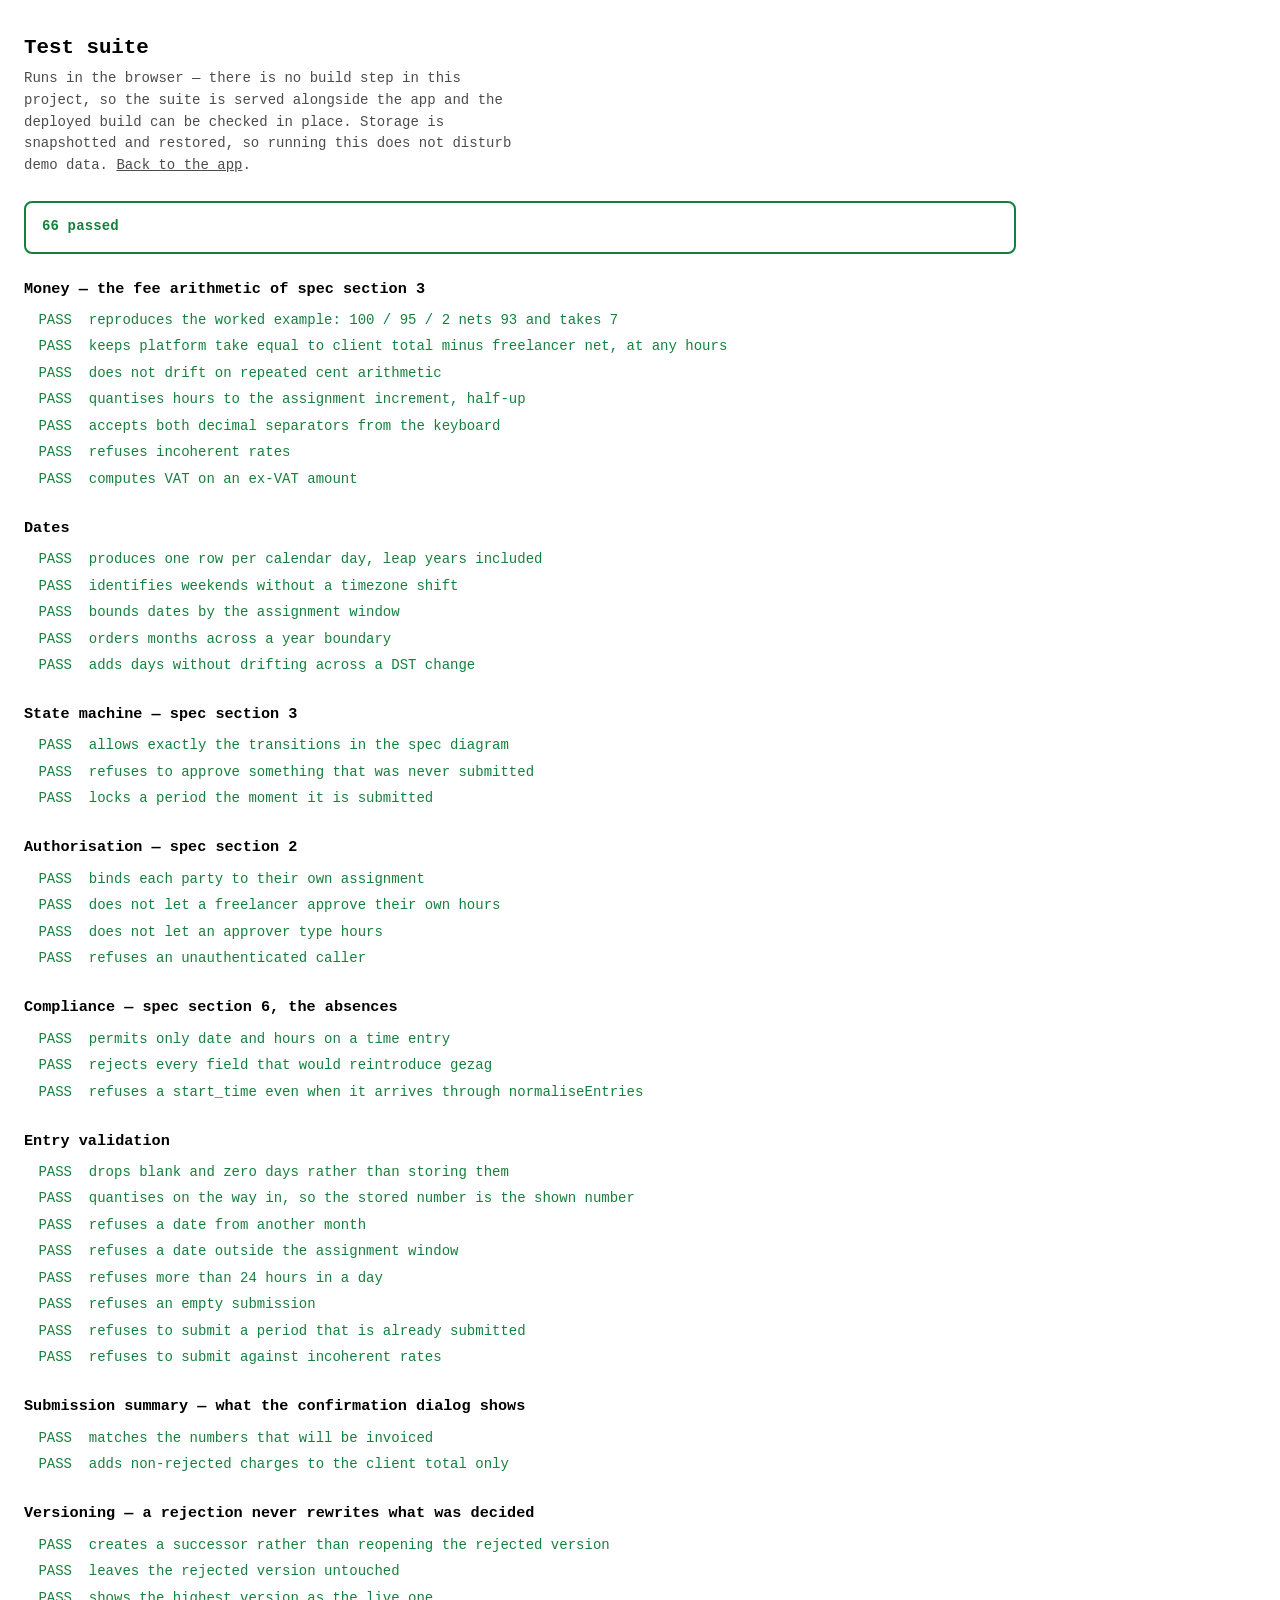
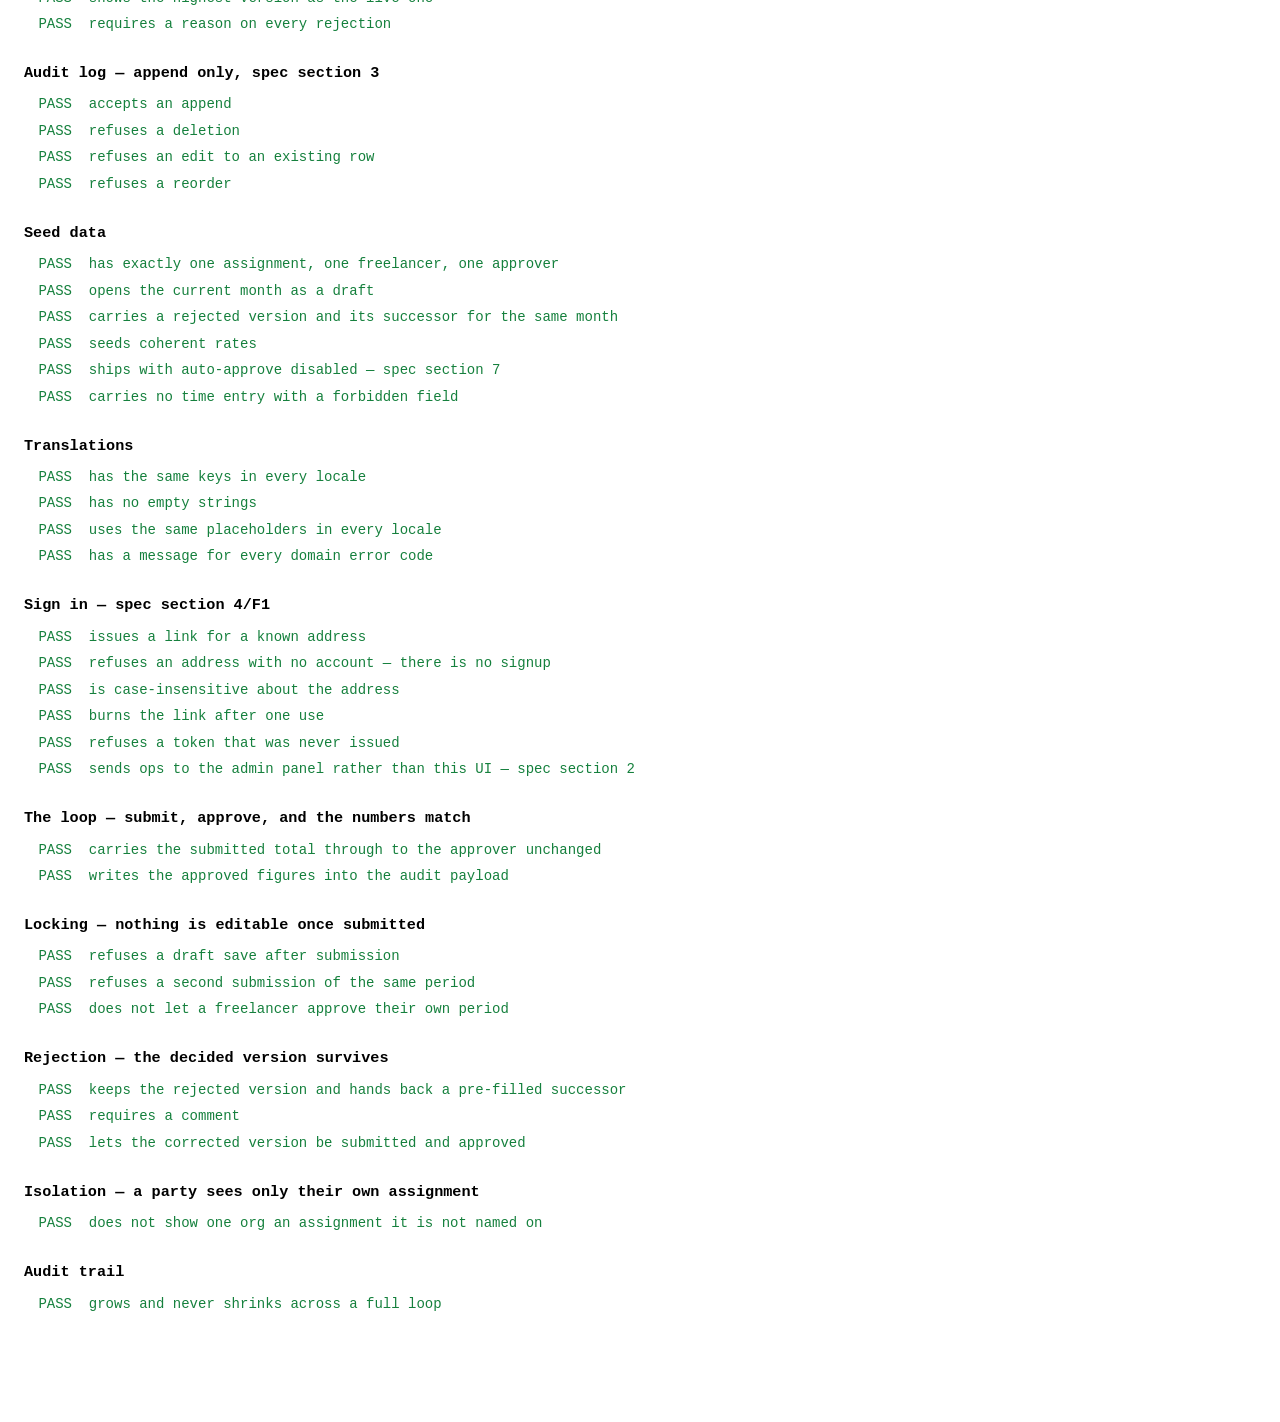
==== tests.html @ 0b58a51e "Urenplatform v1: the approval loop, on static hosting Implements steps 1-3 of the build sequence in " ====
<!DOCTYPE html>
<html lang="en">
<head>
<meta charset="utf-8">
<meta name="viewport" content="width=device-width, initial-scale=1">
<meta name="color-scheme" content="light dark">
<meta name="robots" content="noindex, nofollow">
<title>Tests — Urenplatform</title>
<style>
  :root { color-scheme: light dark; }
  body {
    font: 14px/1.55 ui-monospace, SFMono-Regular, Menlo, Consolas, monospace;
    margin: 0; padding: 2rem 1.5rem 5rem; max-width: 62rem;
  }
  h1 { font-size: 1.3rem; margin: 0 0 0.25rem; }
  .lead { opacity: 0.7; margin: 0 0 1.5rem; max-width: 60ch; }
  .summary {
    position: sticky; top: 0; padding: 0.85rem 1rem; margin-bottom: 1.5rem;
    border-radius: 8px; font-weight: 700; letter-spacing: 0.01em;
    background: Canvas; border: 2px solid currentColor;
  }
  .summary.ok   { color: #15803d; }
  .summary.bad  { color: #b42318; }
  .summary.busy { opacity: 0.6; }
  .suite { margin-bottom: 1.5rem; }
  .suite h2 { font-size: 0.95rem; margin: 0 0 0.4rem; }
  ul { list-style: none; margin: 0; padding: 0; }
  li { padding: 0.15rem 0 0.15rem 0.9rem; white-space: pre-wrap; }
  li.pass { color: #15803d; }
  li.fail { color: #b42318; font-weight: 700; }
  a { color: inherit; }
</style>
</head>
<body>

<h1>Test suite</h1>
<p class="lead">
  Runs in the browser — there is no build step in this project, so the suite is
  served alongside the app and the deployed build can be checked in place.
  Storage is snapshotted and restored, so running this does not disturb demo
  data. <a href="index.html">Back to the app</a>.
</p>

<div class="summary busy" id="summary" role="status">Running…</div>
<div id="output"></div>

<script type="module">
  import { run } from './src/test/runner.js';
  import './src/test/tests.js';
  import './src/test/flow.js';

  const output = document.getElementById('output');
  const summary = document.getElementById('summary');

  run(output).then(({ passed, failed }) => {
    summary.className = 'summary ' + (failed === 0 ? 'ok' : 'bad');
    summary.textContent = failed === 0
      ? passed + ' passed'
      : failed + ' FAILED, ' + passed + ' passed';
    // Read by CI: document.title carries the result for a headless check.
    document.title = (failed === 0 ? 'PASS' : 'FAIL') + ' — ' + passed + '/' + (passed + failed);
    window.__testResults = { passed, failed };
  }).catch((err) => {
    summary.className = 'summary bad';
    summary.textContent = 'Suite crashed: ' + (err && err.message ? err.message : err);
    window.__testResults = { passed: 0, failed: 1, error: String(err) };
  });
</script>

</body>
</html>
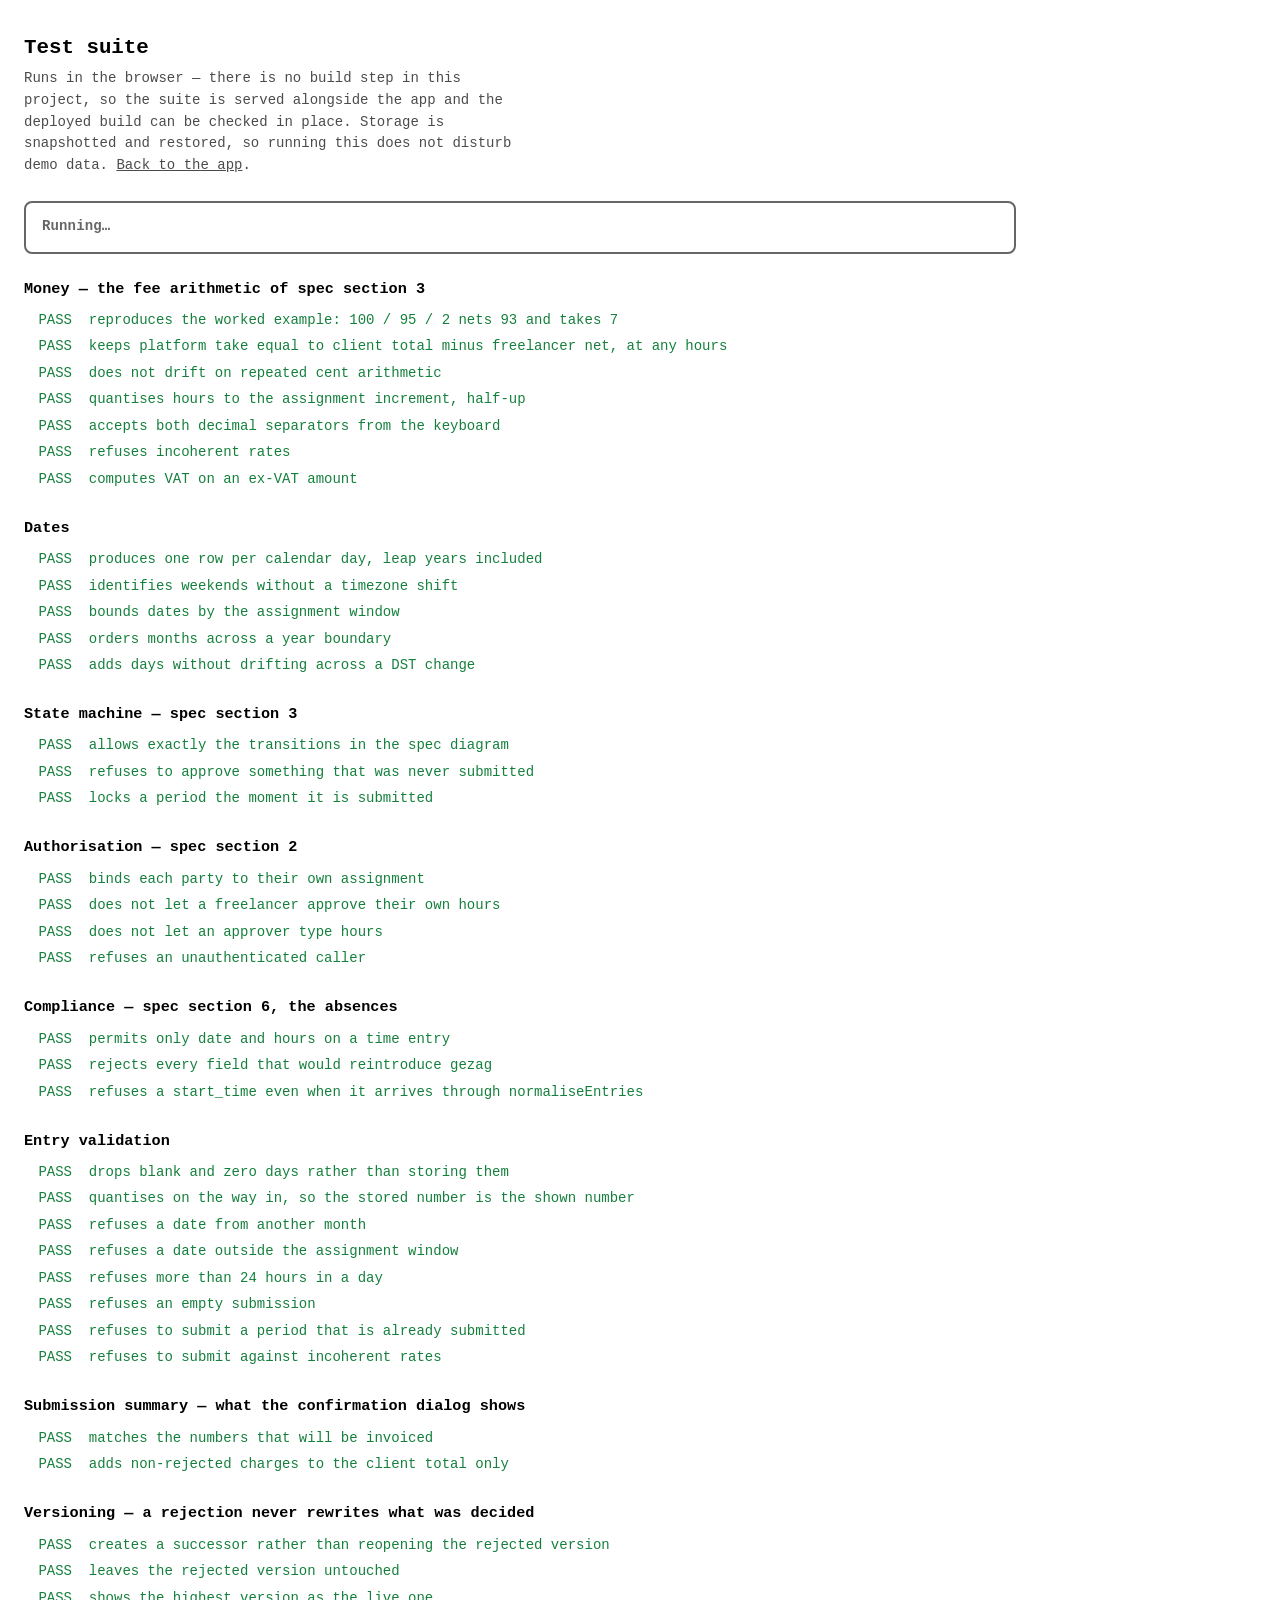
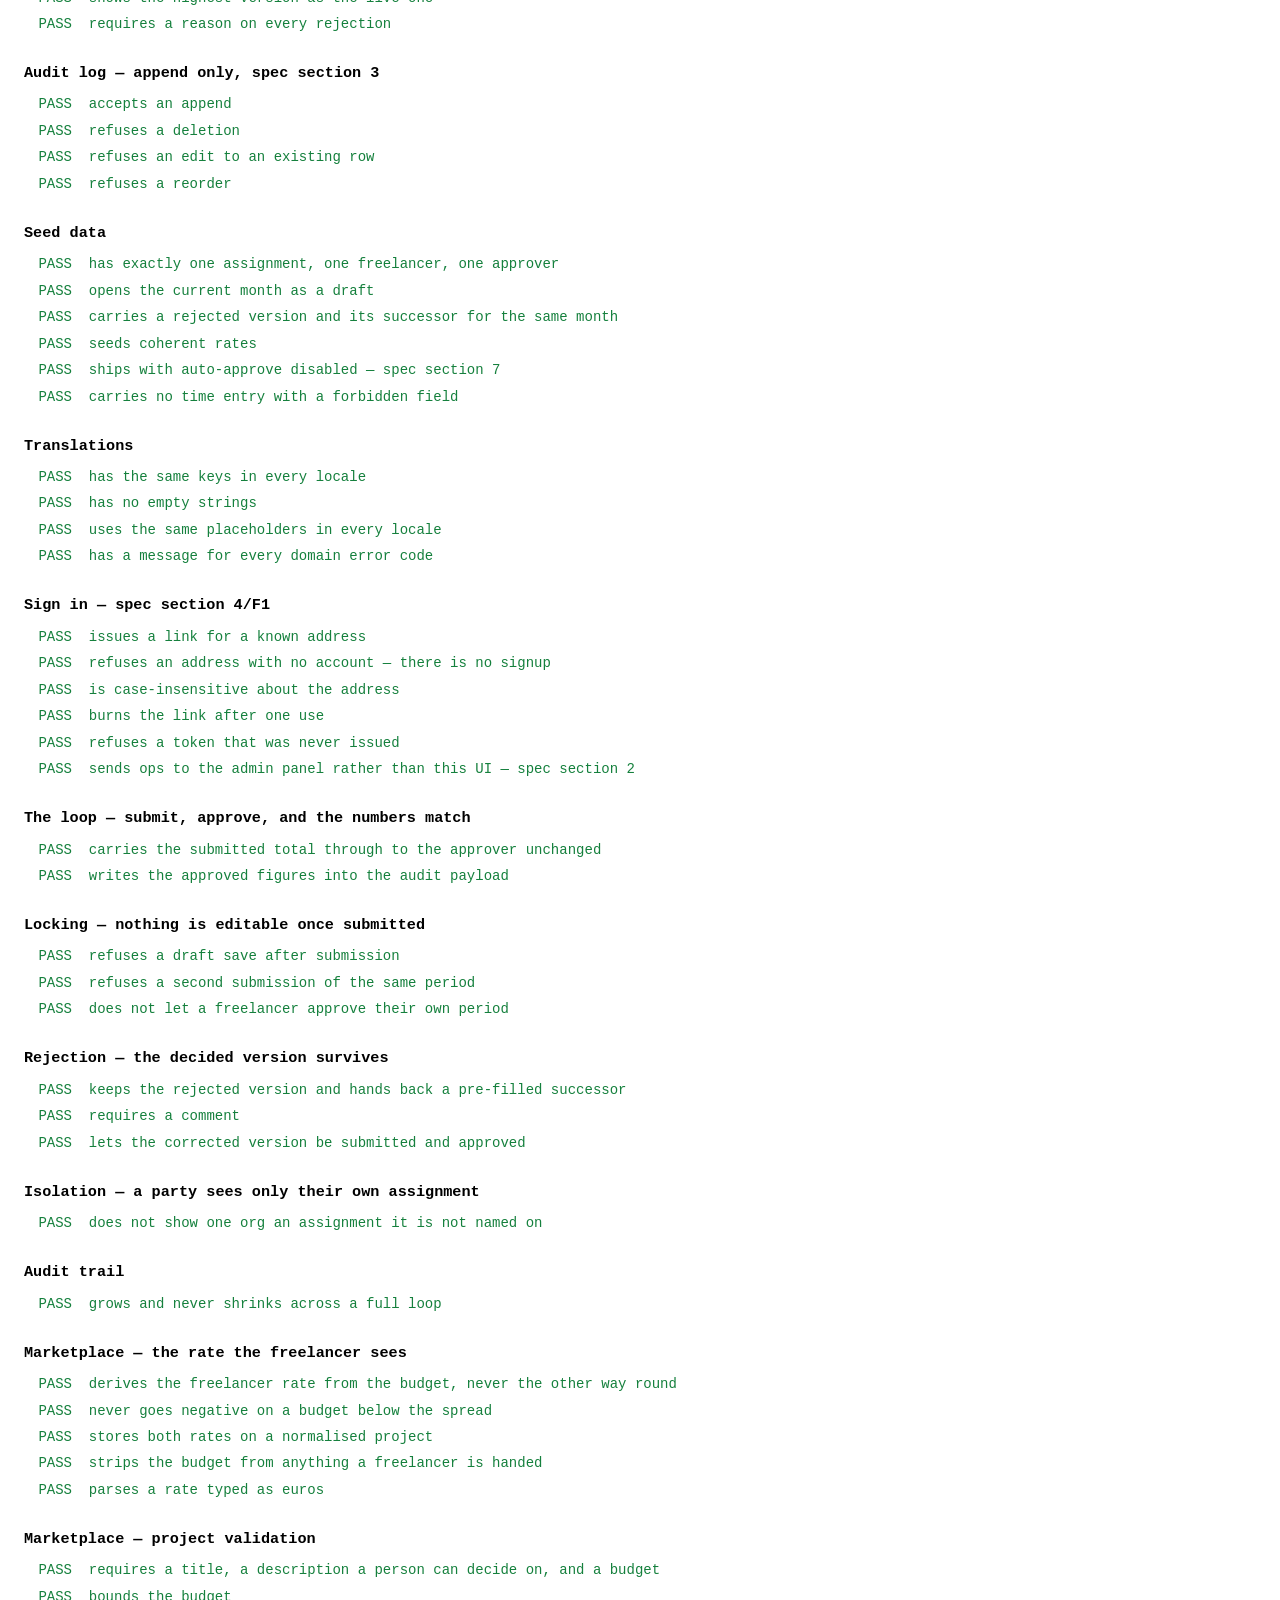
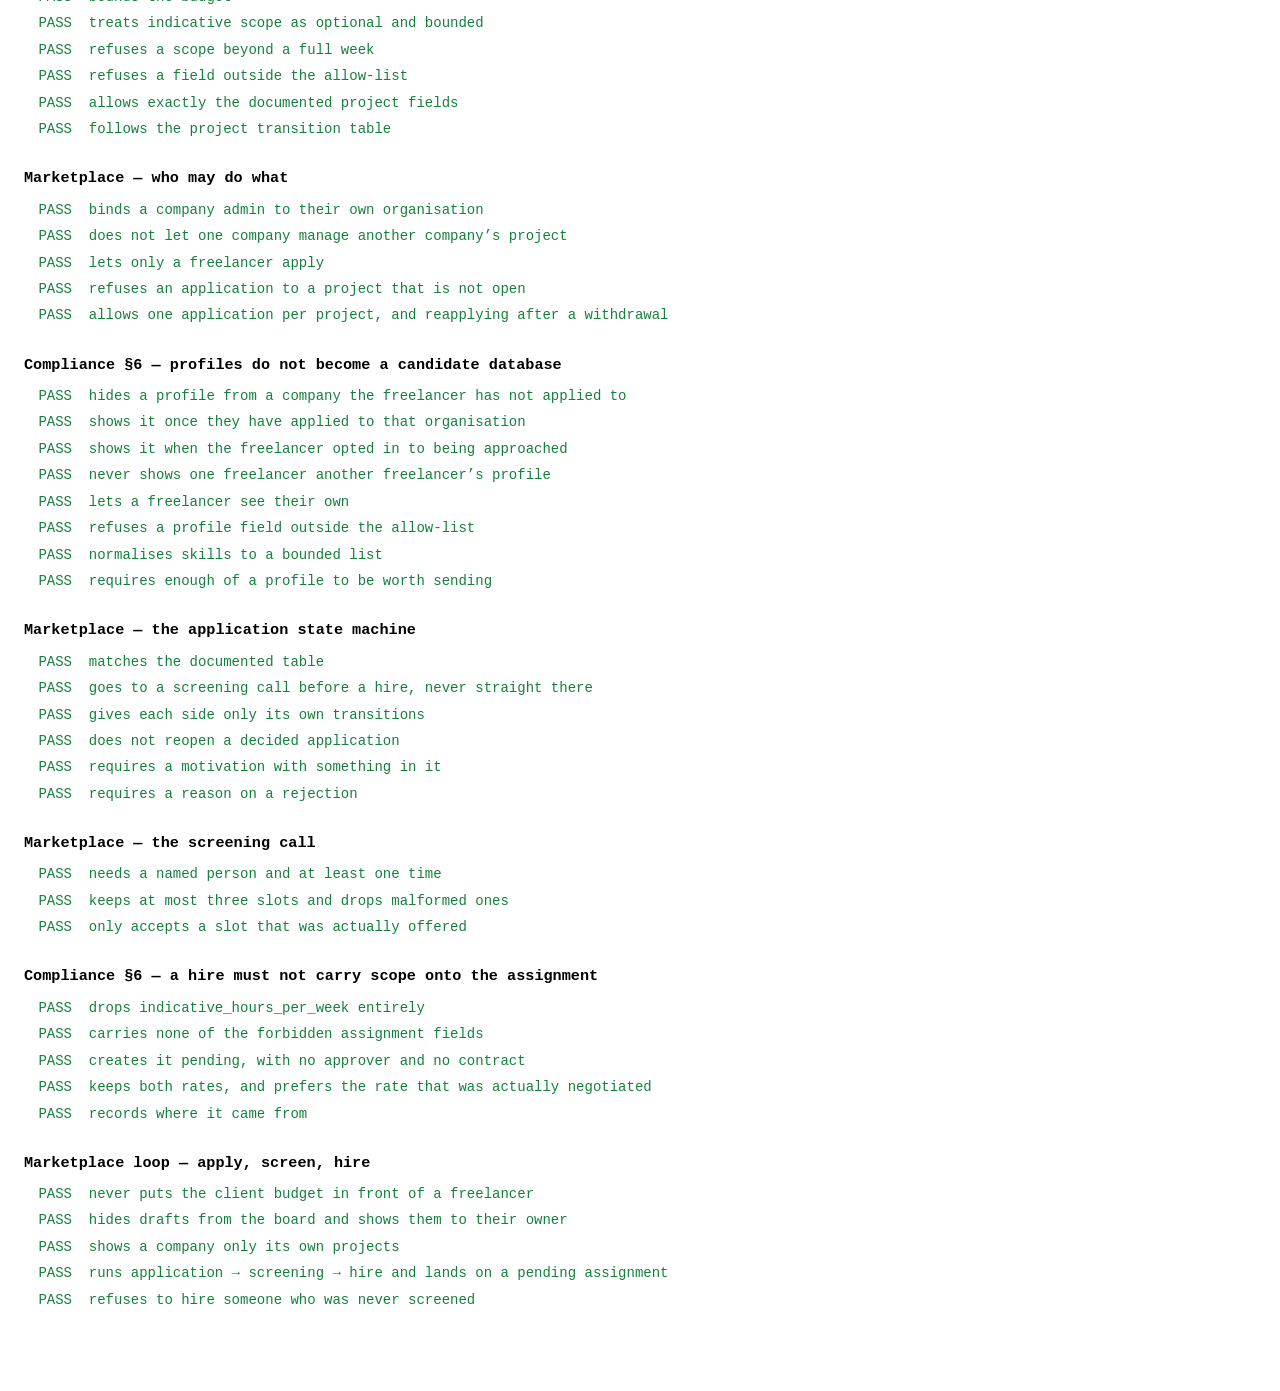
==== commit 9e3f36fa: "Marketplace: companies pitch projects, freelancers apply, screening call Three screens were asked fo" ====
--- a/tests.html
+++ b/tests.html
@@ -48,6 +48,7 @@
   import { run } from './src/test/runner.js';
   import './src/test/tests.js';
   import './src/test/flow.js';
+  import './src/test/marketplace.js';
 
   const output = document.getElementById('output');
   const summary = document.getElementById('summary');
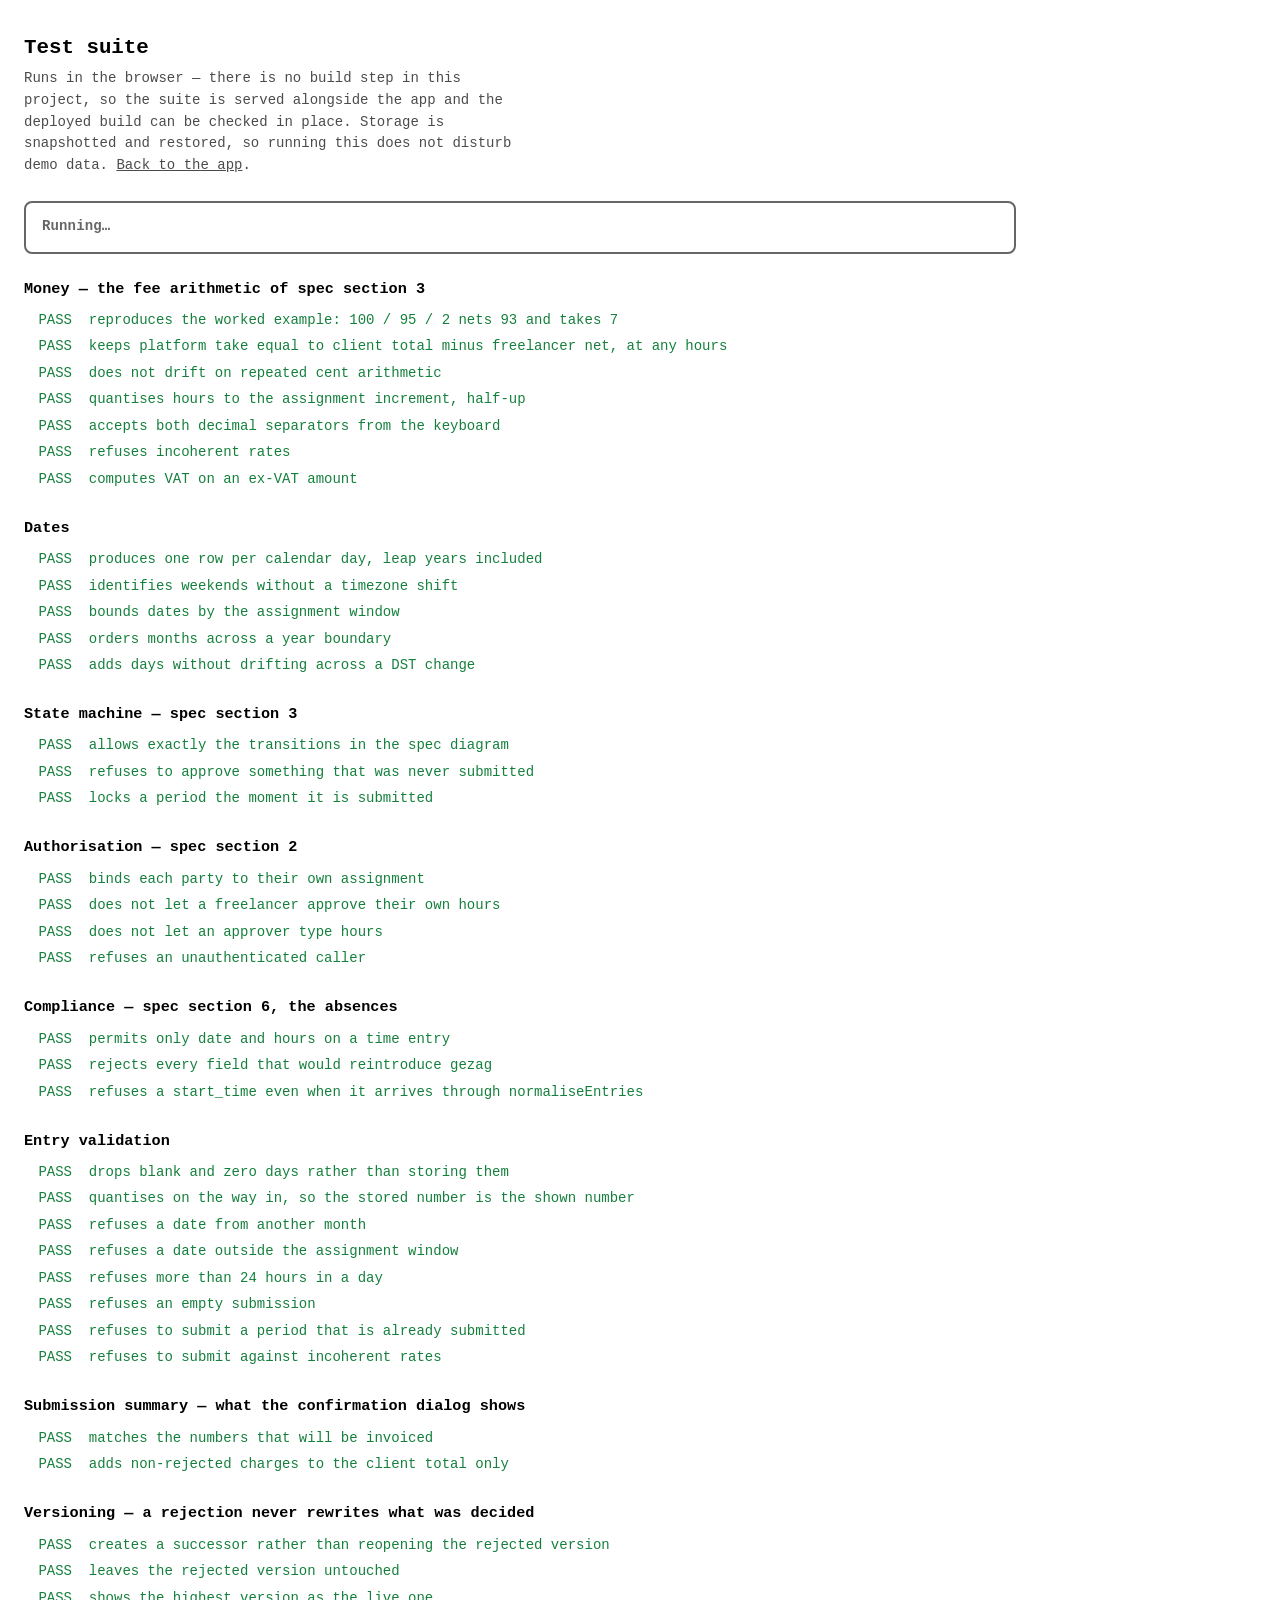
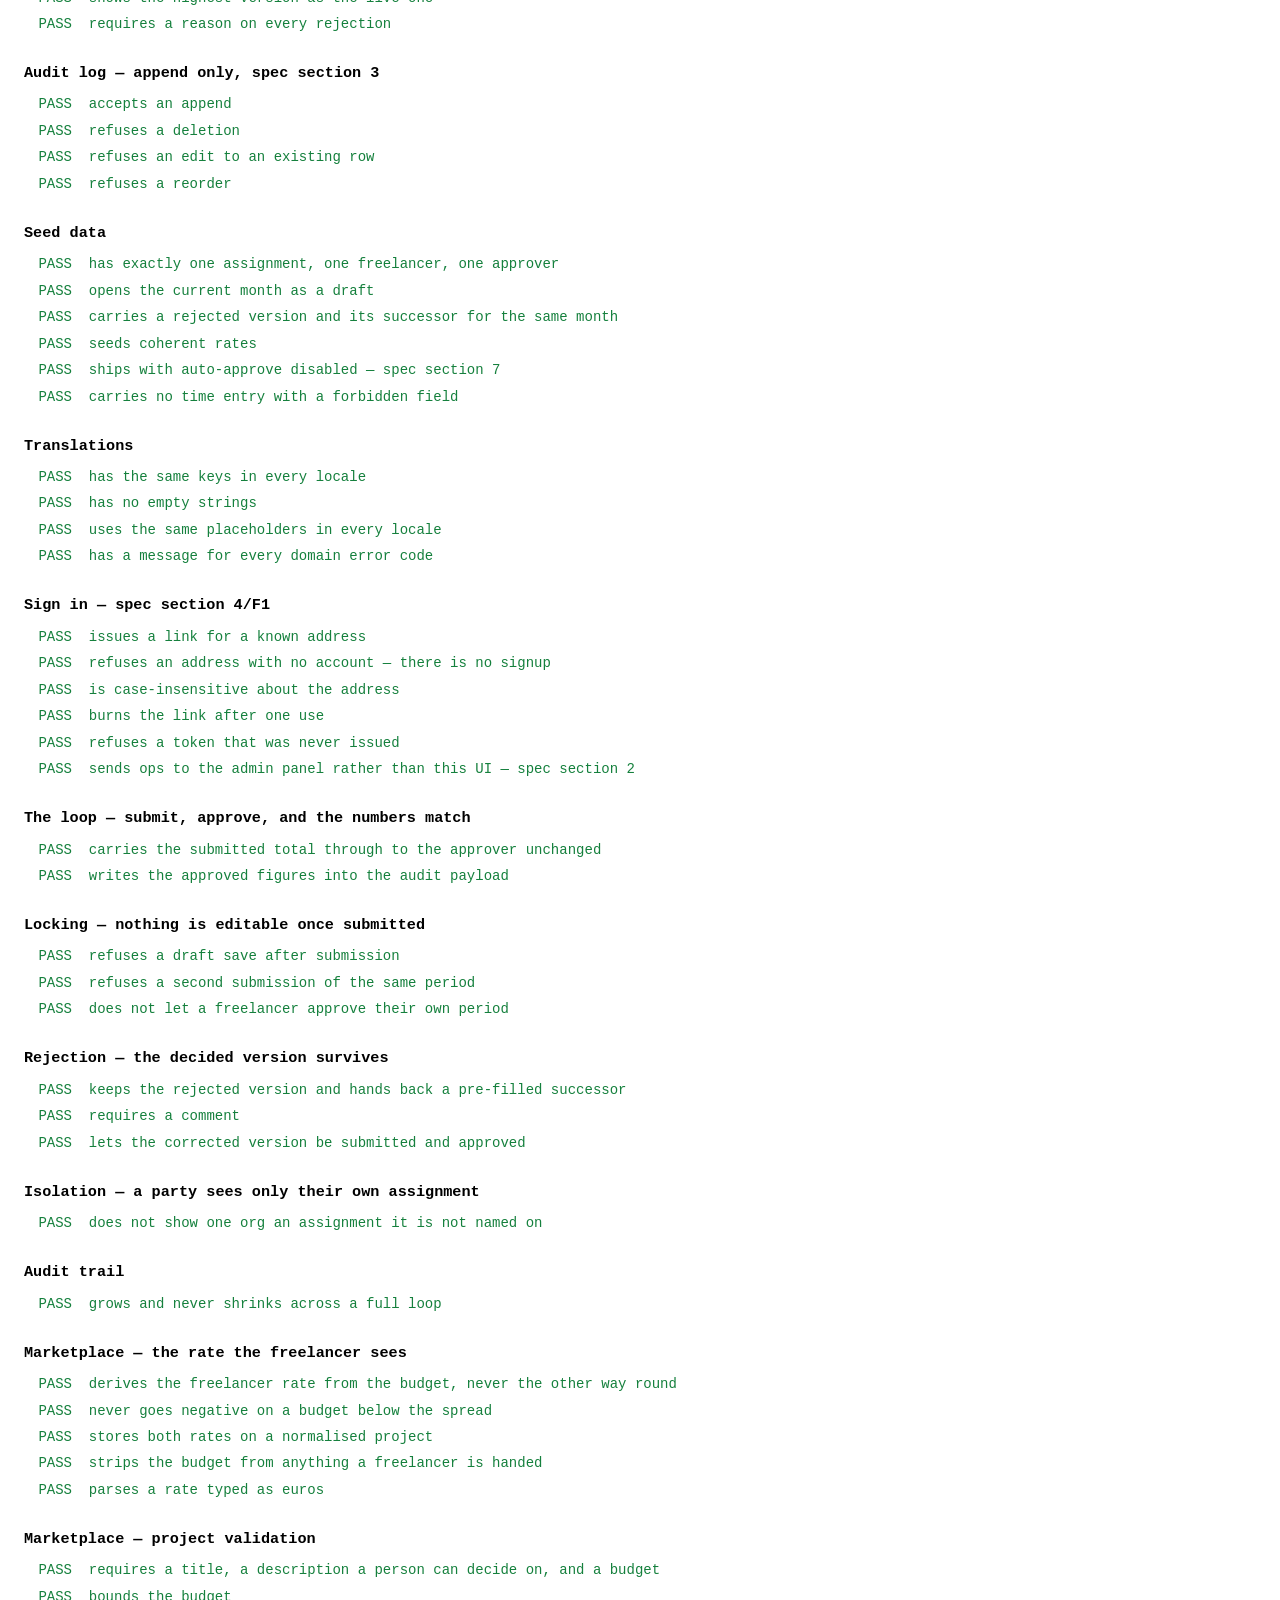
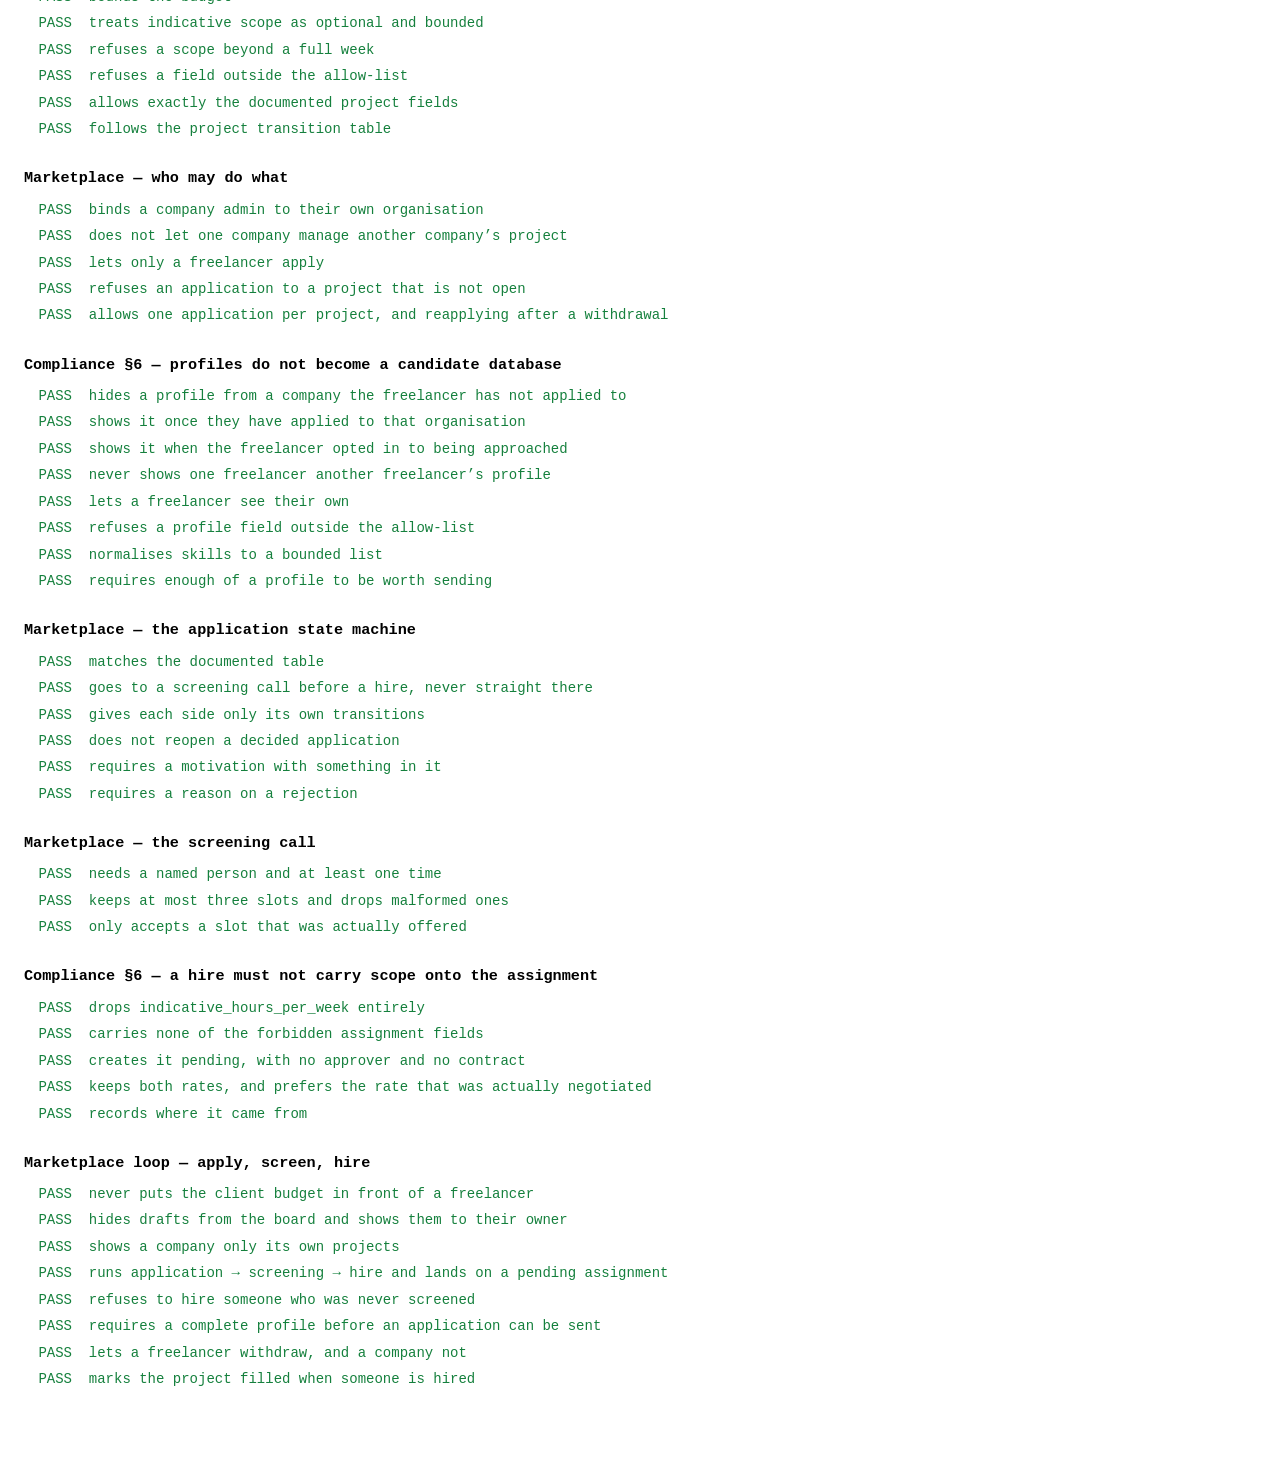
==== commit d093f47d: "Sign-up, CV import, and an honest stub for website enrichment Three requests. Two are built; the thi" ====
--- a/tests.html
+++ b/tests.html
@@ -49,6 +49,7 @@
   import './src/test/tests.js';
   import './src/test/flow.js';
   import './src/test/marketplace.js';
+  import './src/test/signup.js';
 
   const output = document.getElementById('output');
   const summary = document.getElementById('summary');
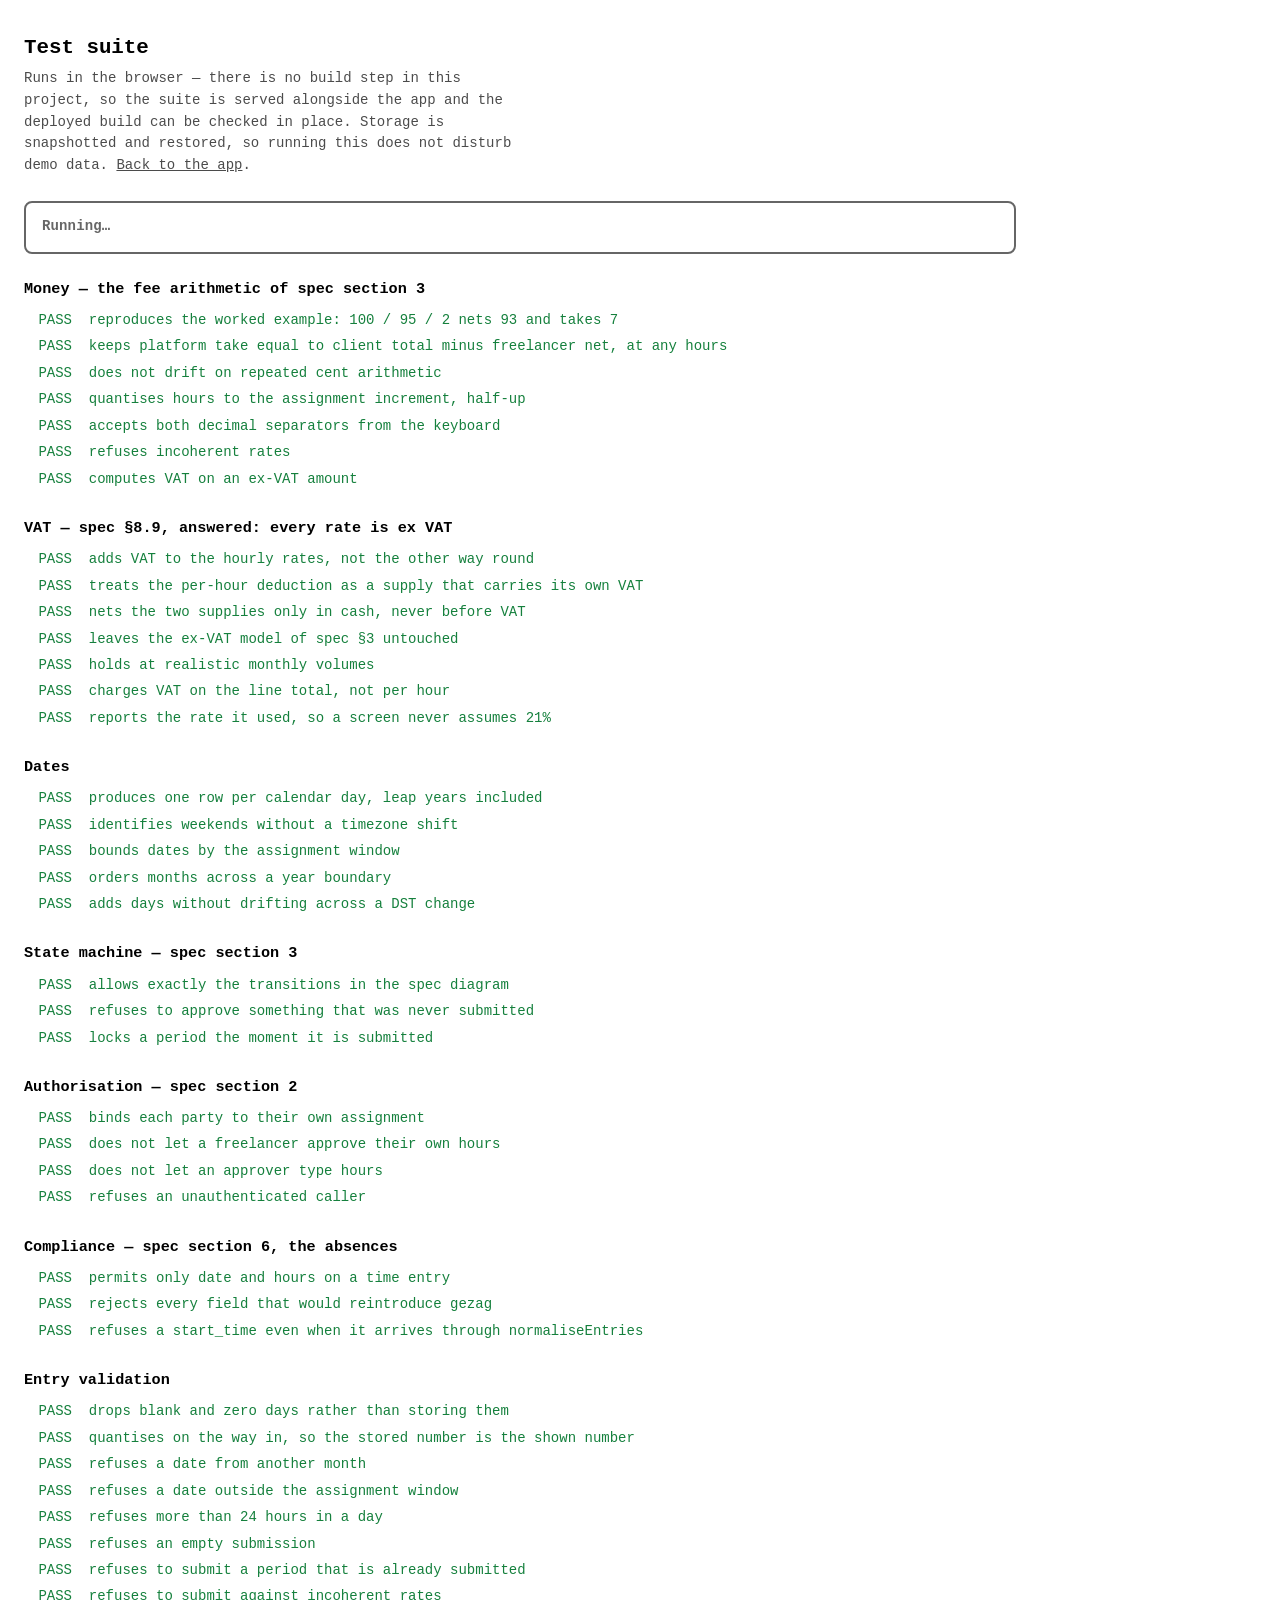
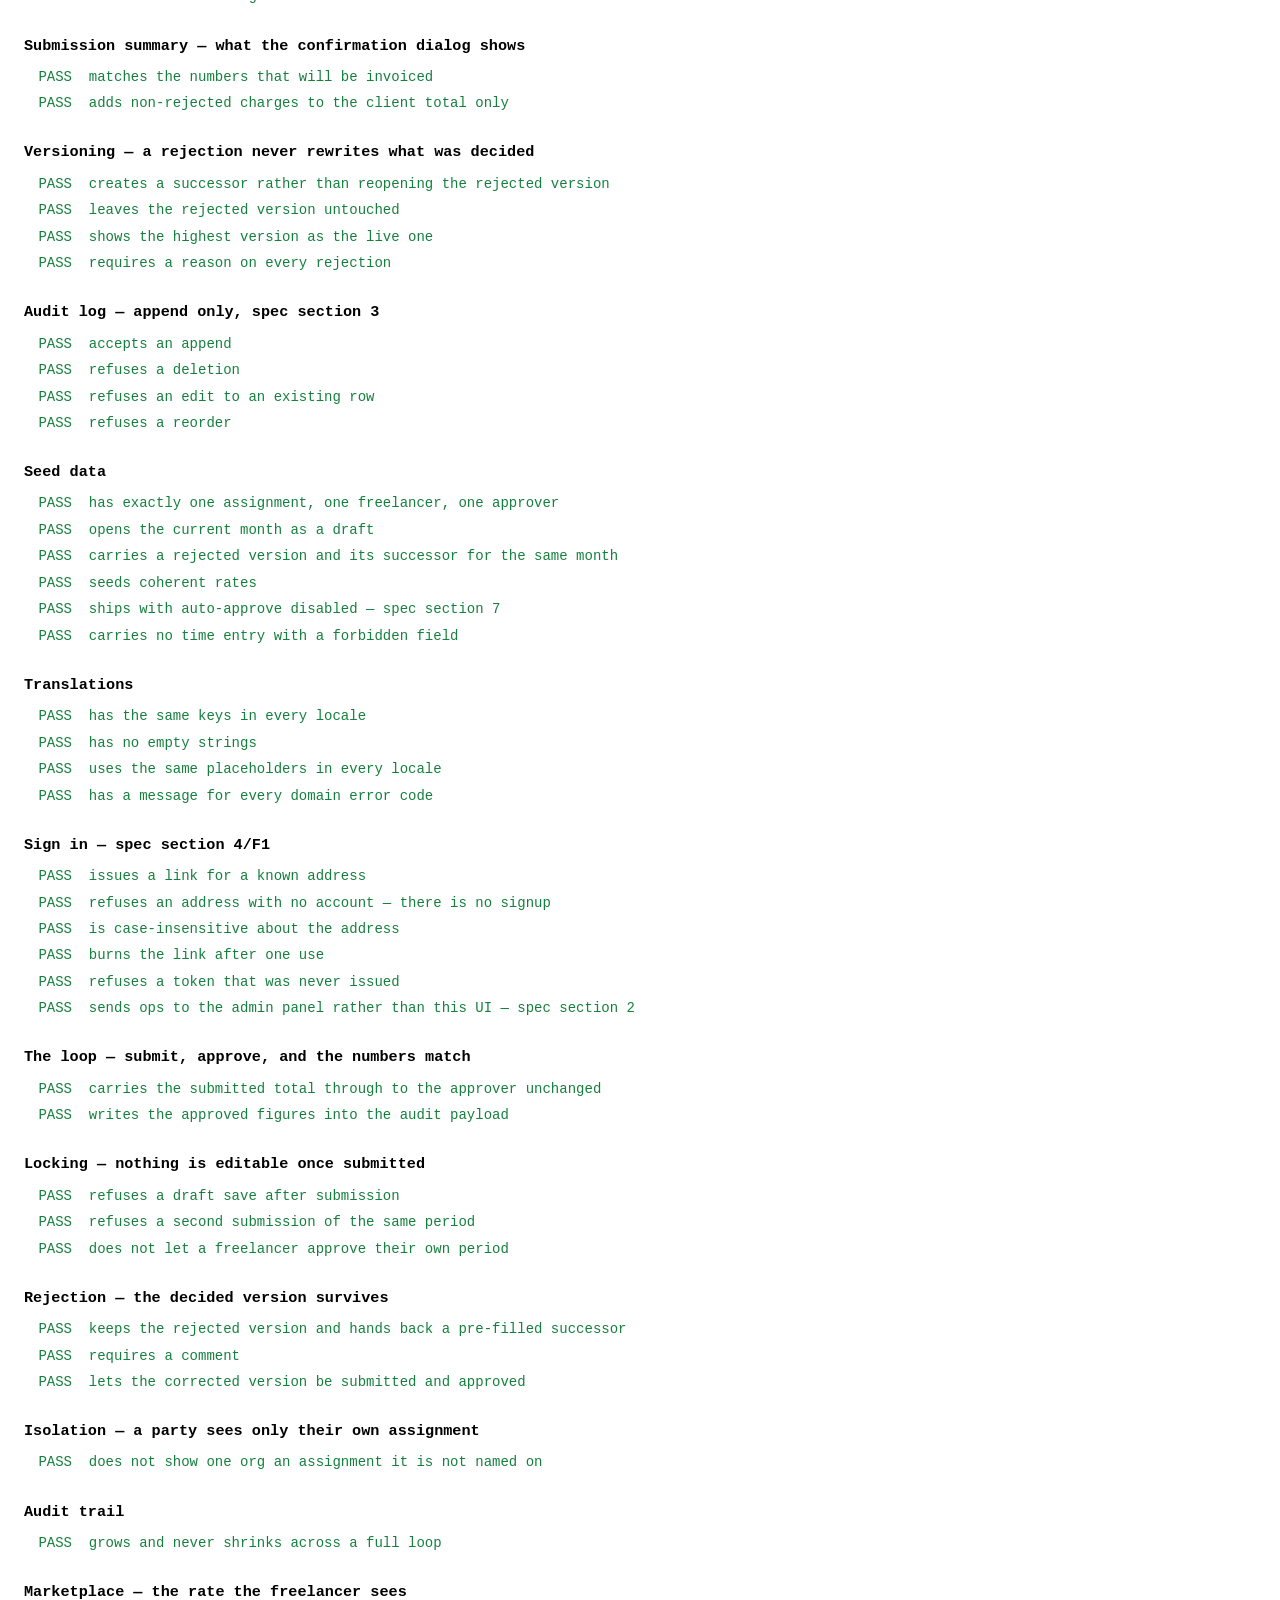
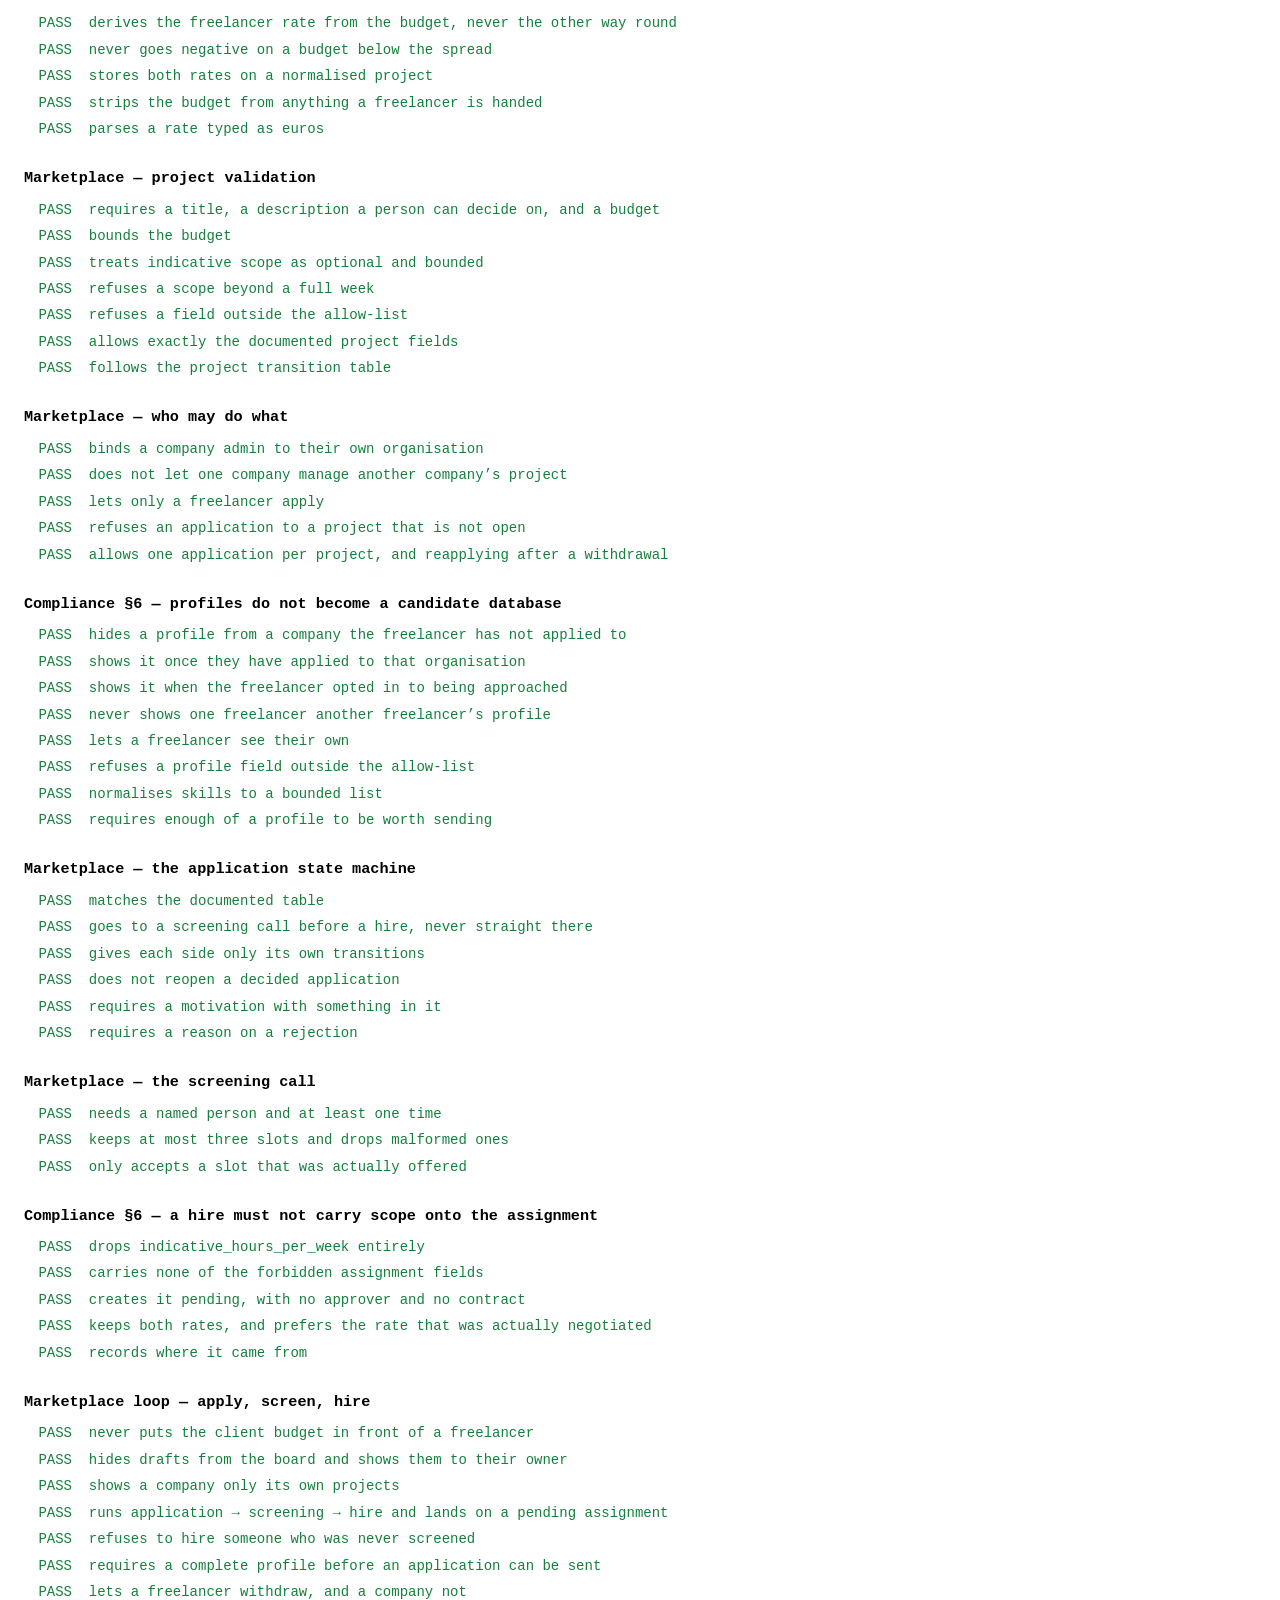
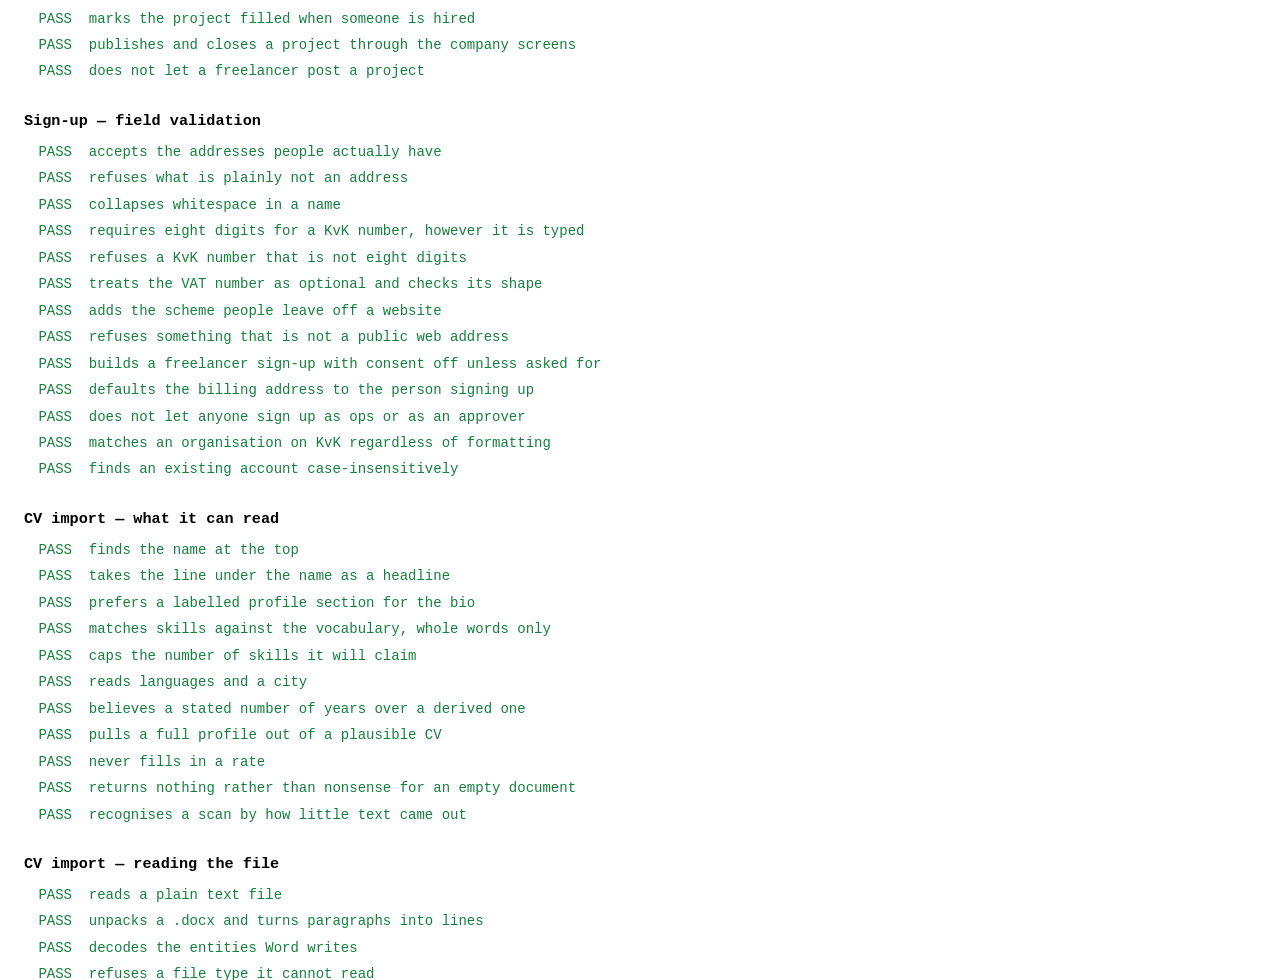
==== commit 94e61235: "Invoices: three documents, built but not numbered or rendered Two documents, netted in payment - whi" ====
--- a/tests.html
+++ b/tests.html
@@ -50,6 +50,7 @@
   import './src/test/flow.js';
   import './src/test/marketplace.js';
   import './src/test/signup.js';
+  import './src/test/invoice.js';
 
   const output = document.getElementById('output');
   const summary = document.getElementById('summary');
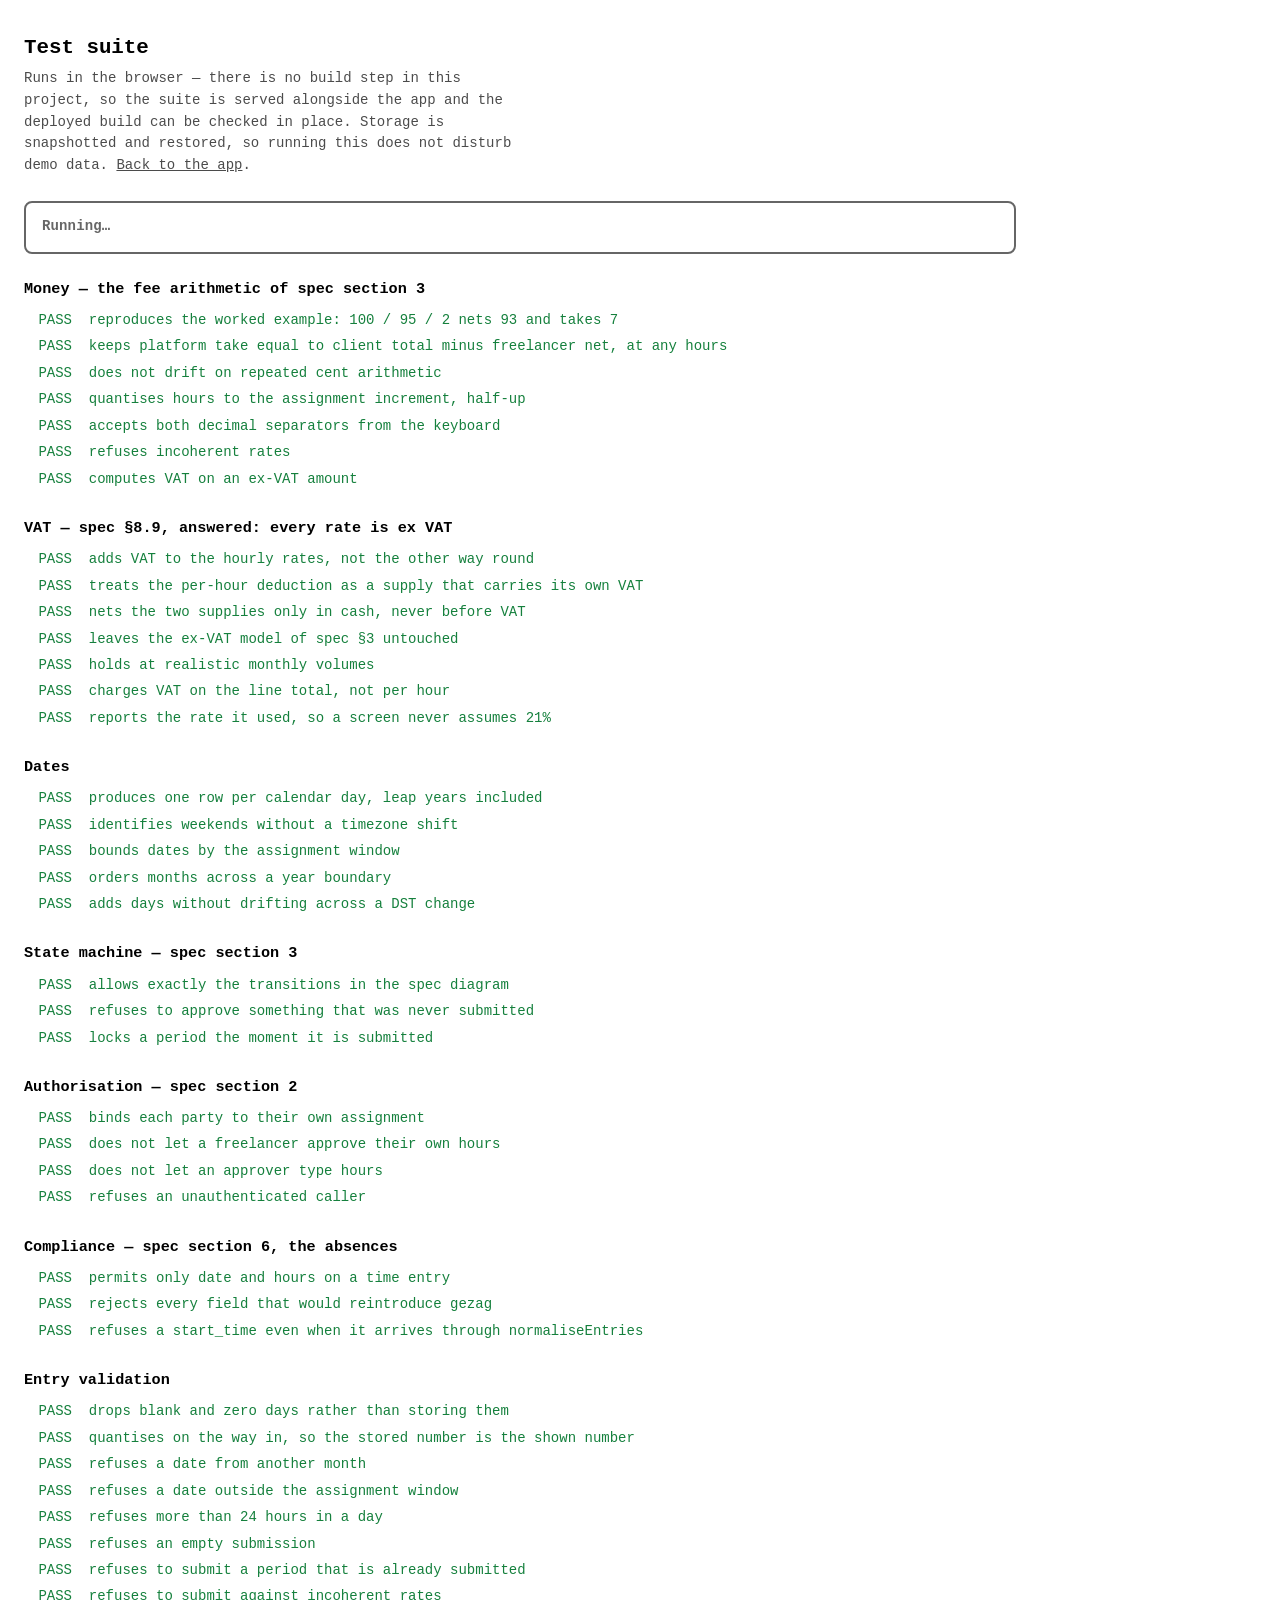
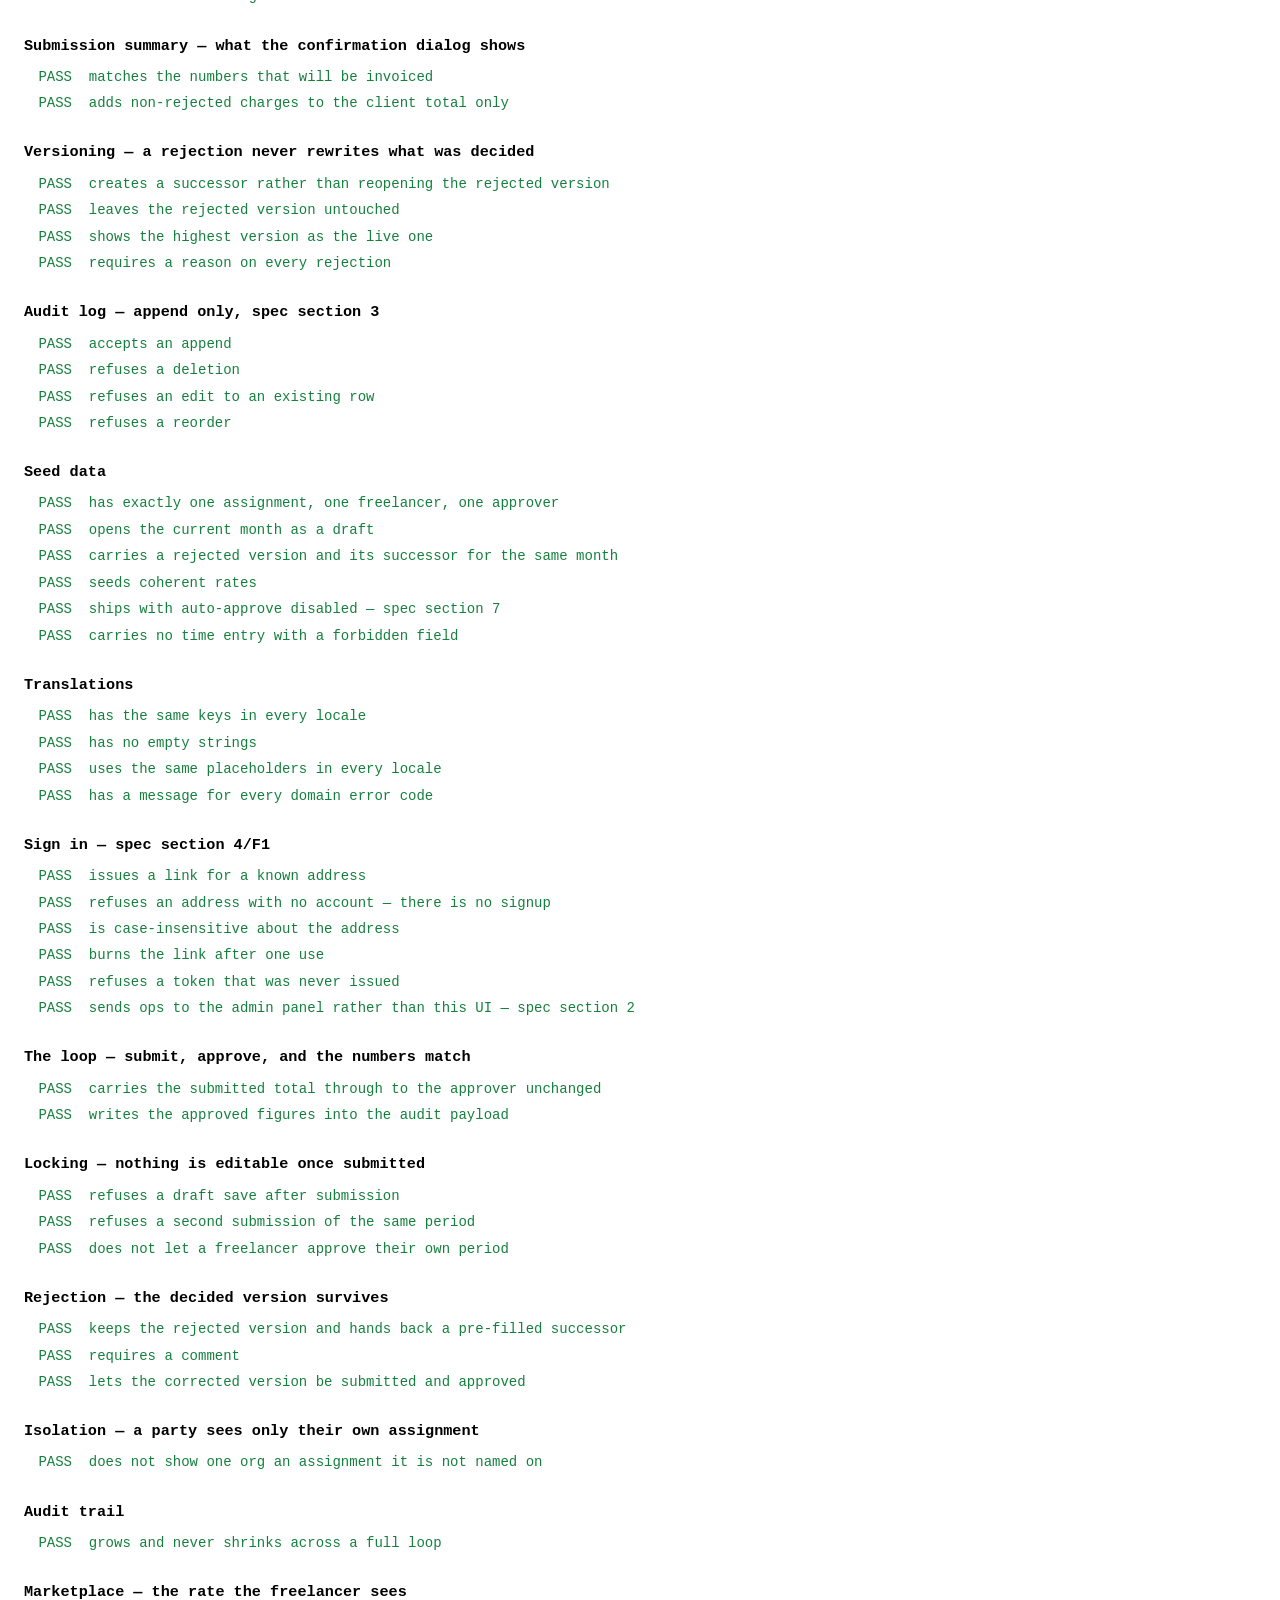
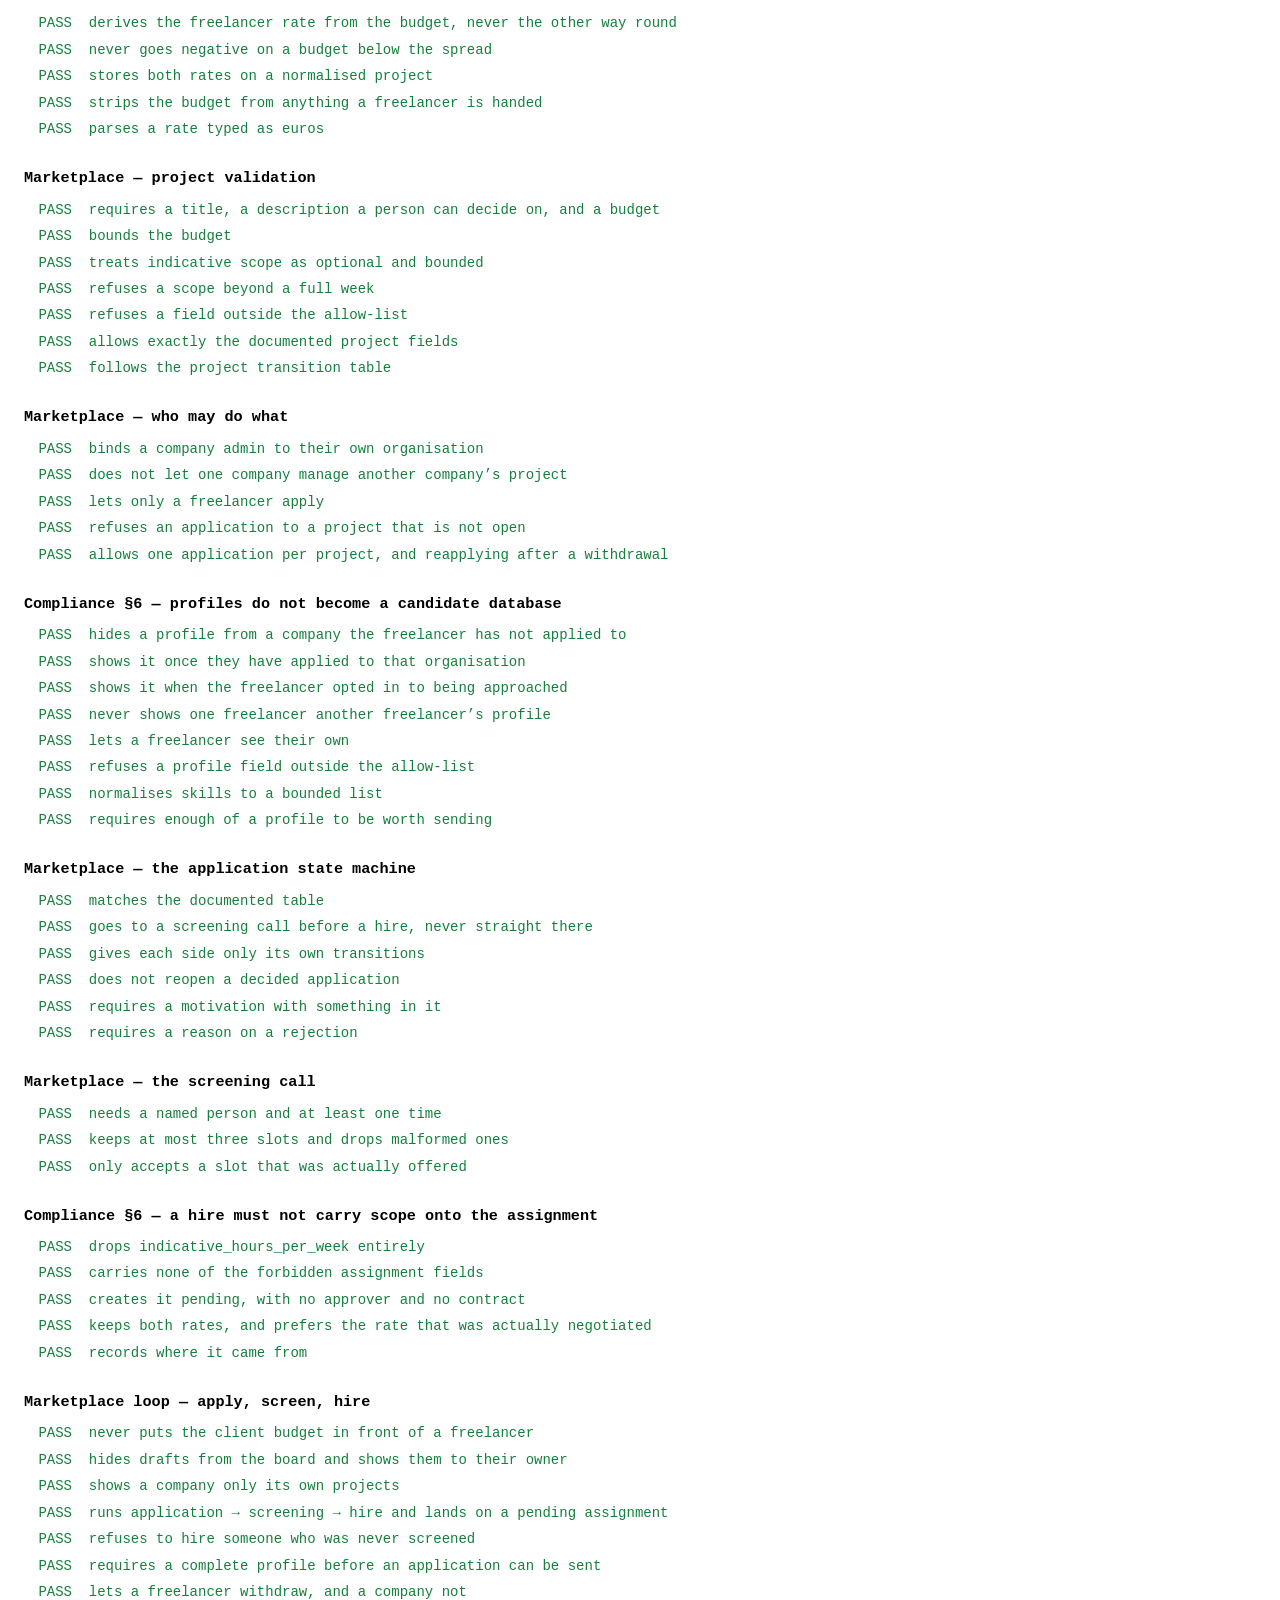
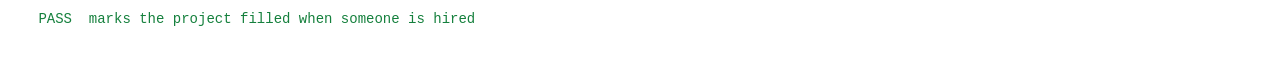
==== commit d4e2ef0f: "Invoicing moves outside the platform The freelancer and the company each raise their own invoices in" ====
--- a/tests.html
+++ b/tests.html
@@ -50,7 +50,6 @@
   import './src/test/flow.js';
   import './src/test/marketplace.js';
   import './src/test/signup.js';
-  import './src/test/invoice.js';
 
   const output = document.getElementById('output');
   const summary = document.getElementById('summary');
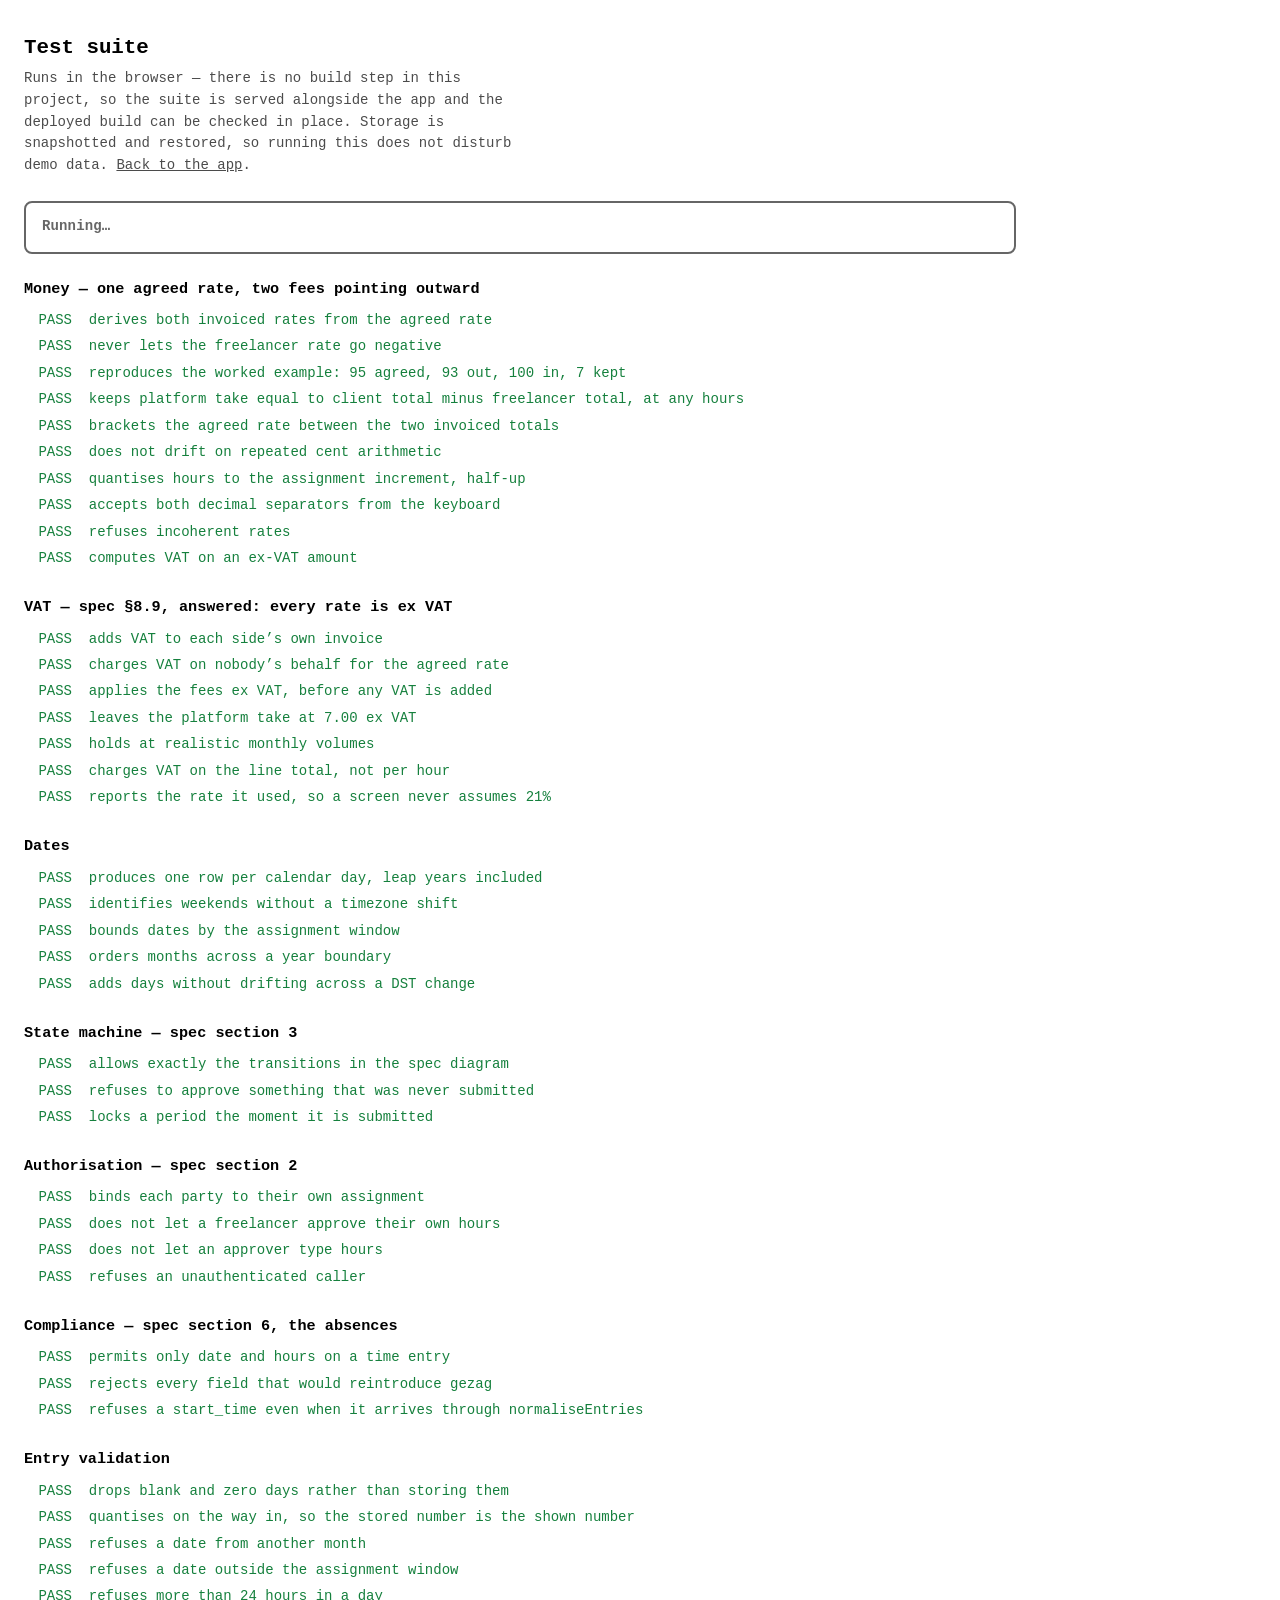
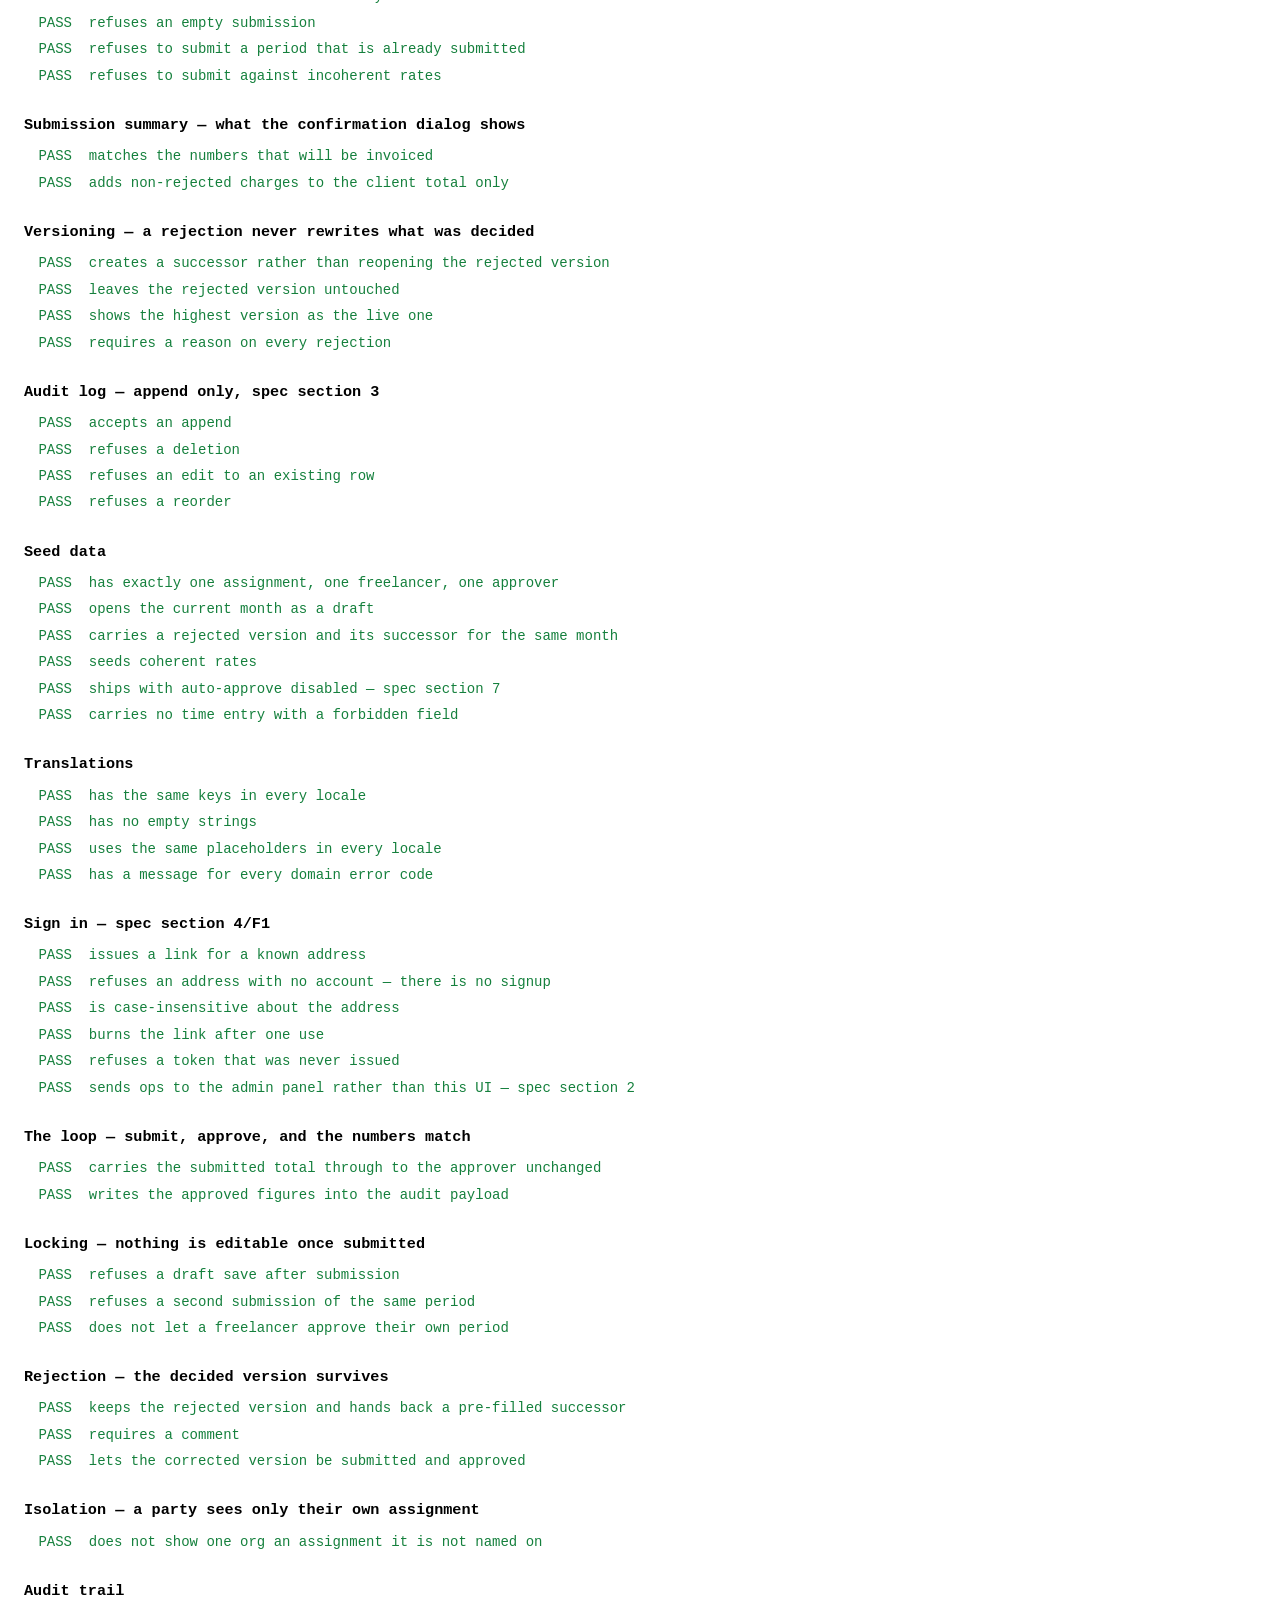
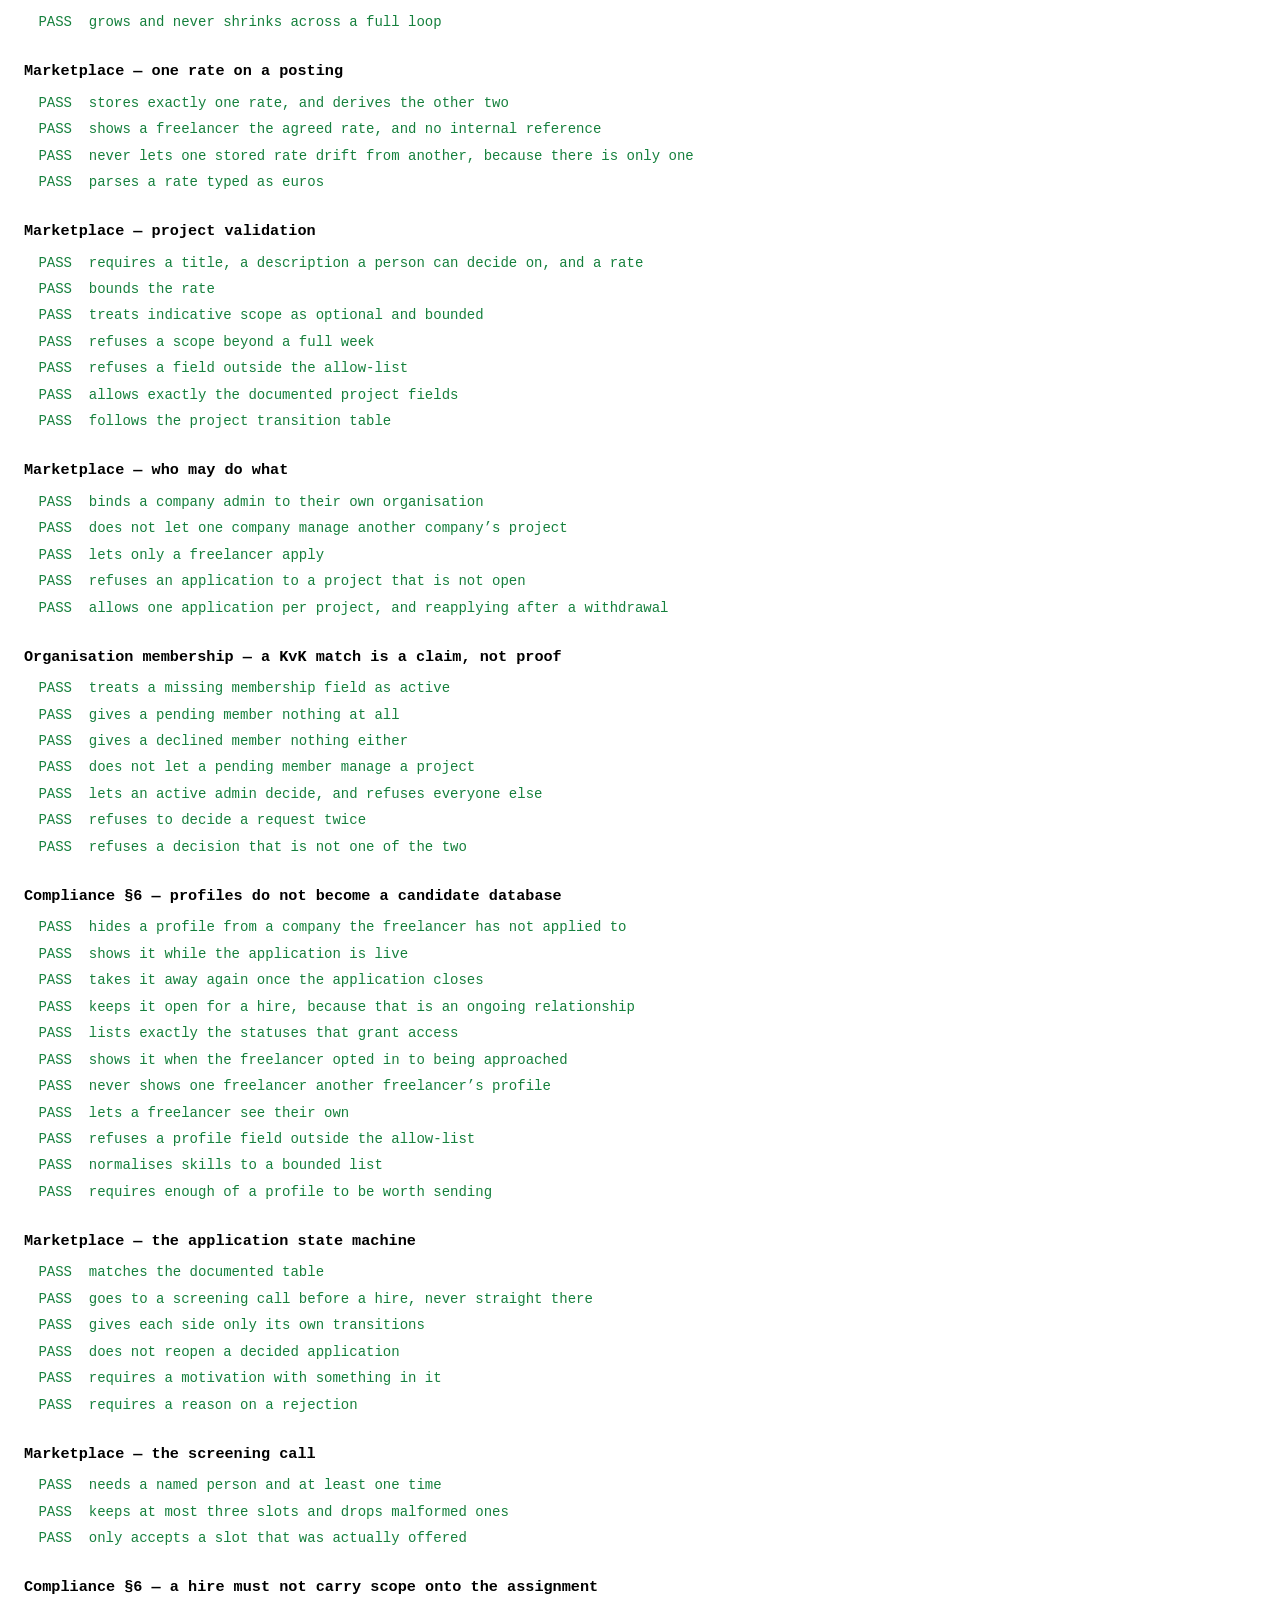
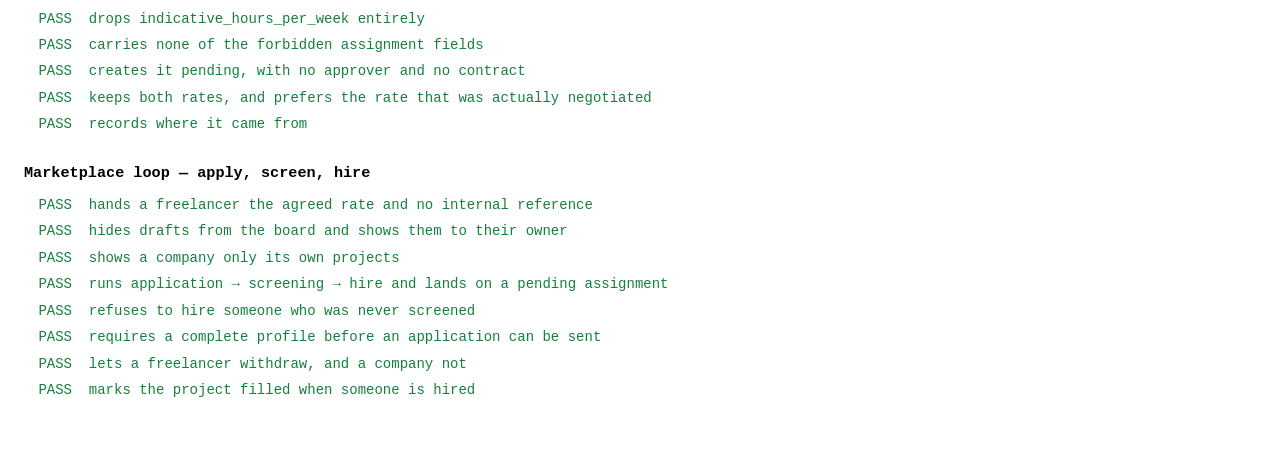
==== commit a533f6d7: "Supabase adapter, and the six gaps writing it exposed Implements all 35 port methods against Postgre" ====
--- a/tests.html
+++ b/tests.html
@@ -50,6 +50,7 @@
   import './src/test/flow.js';
   import './src/test/marketplace.js';
   import './src/test/signup.js';
+  import './src/test/supabase.js';
 
   const output = document.getElementById('output');
   const summary = document.getElementById('summary');
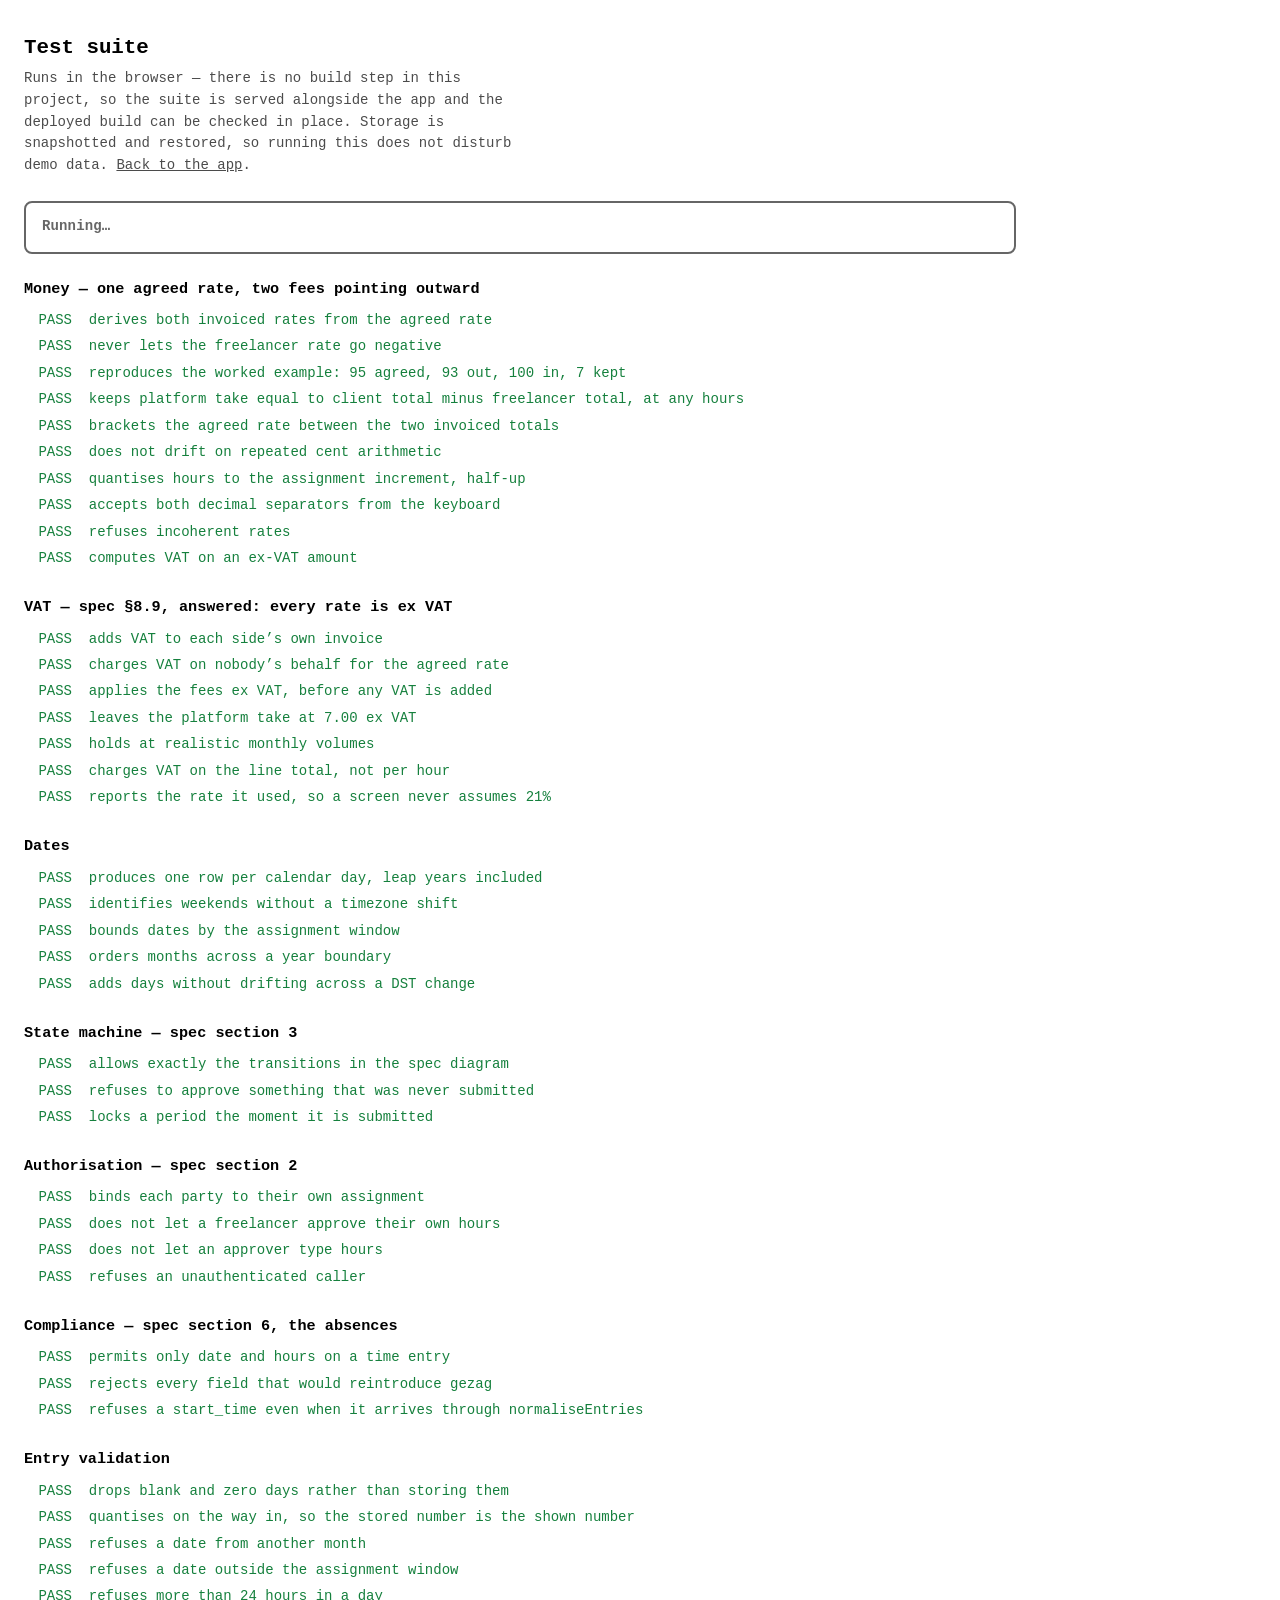
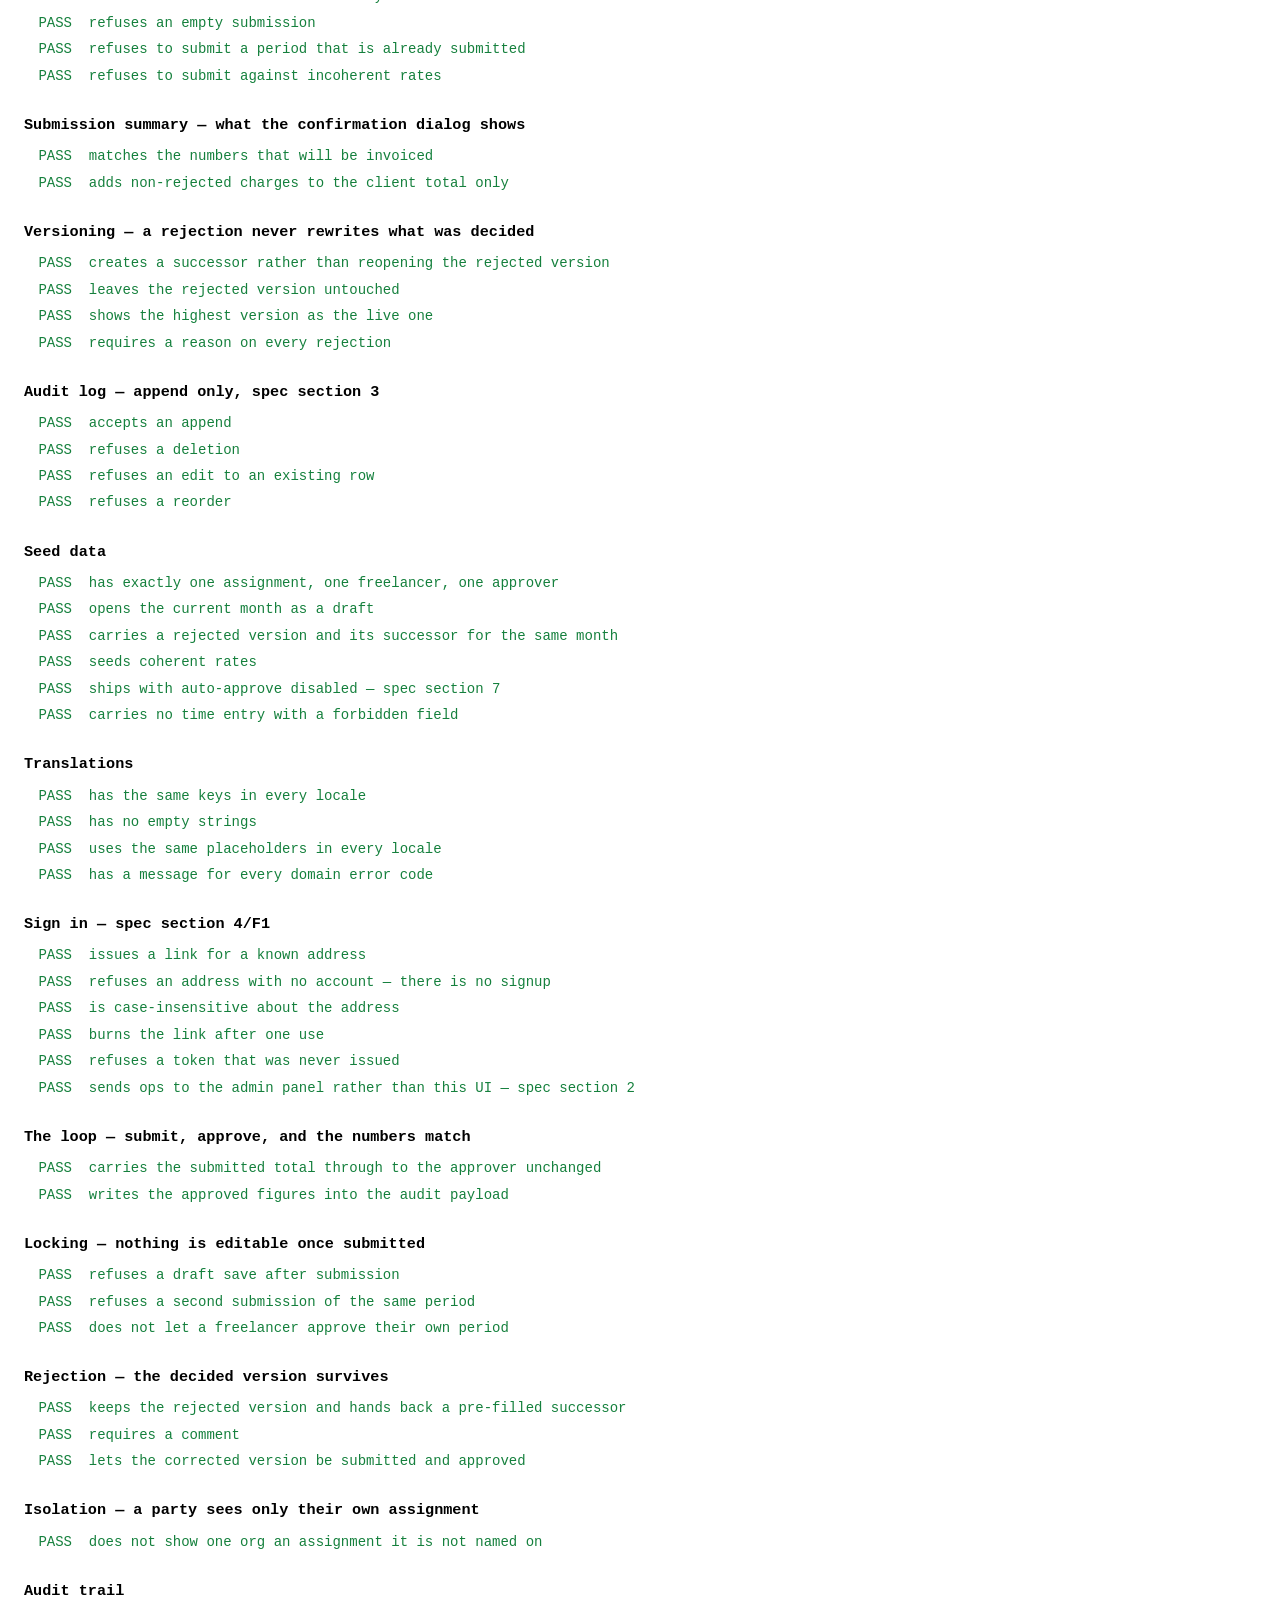
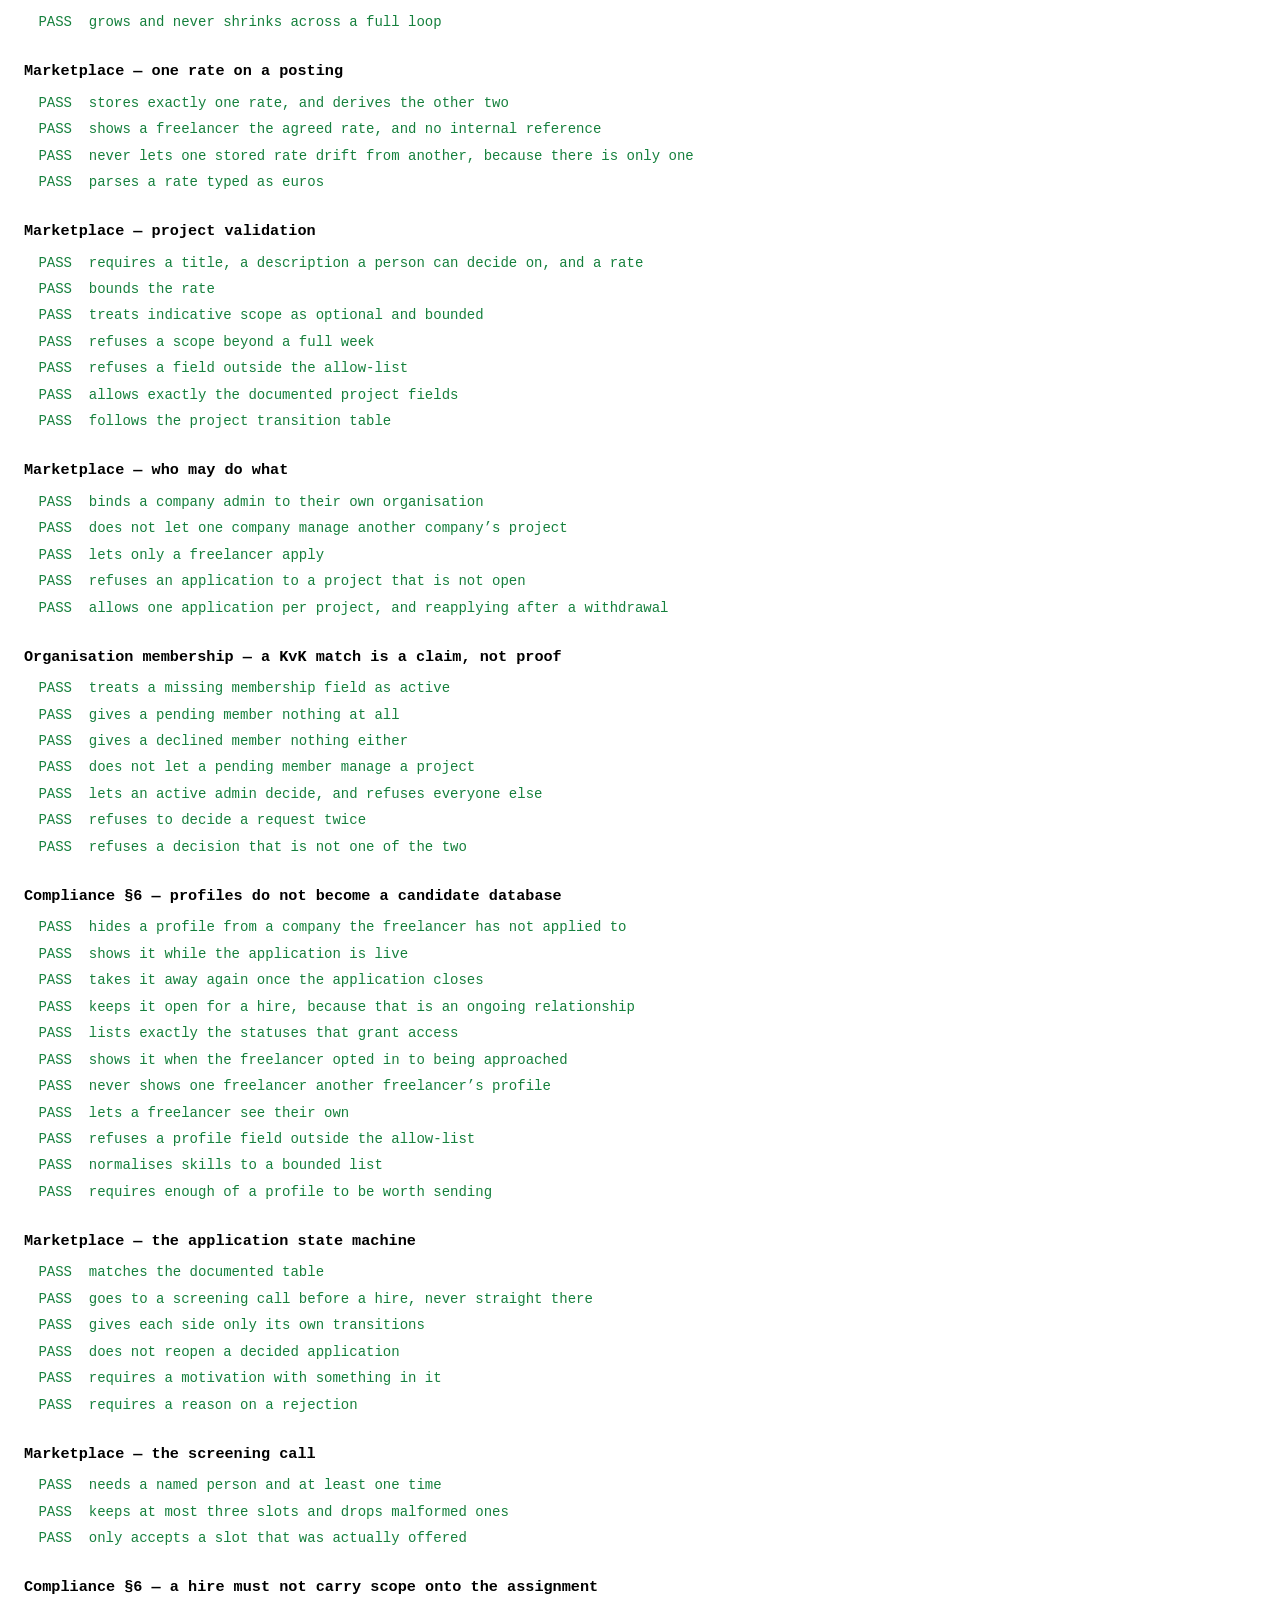
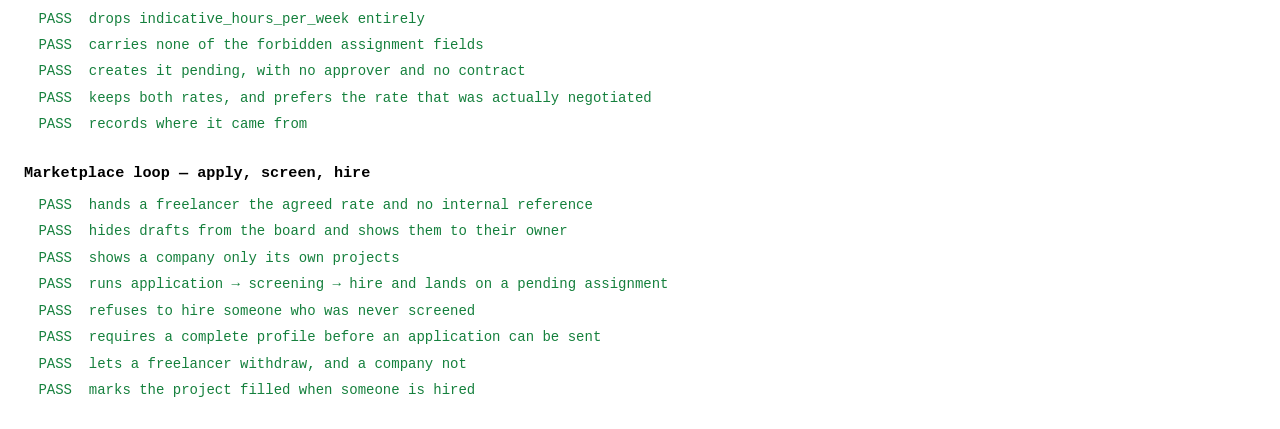
==== commit a11a17b2: "Rename to ThePlatform One name in both languages now. It used to be Urenplatform in Dutch and "Times" ====
--- a/tests.html
+++ b/tests.html
@@ -5,7 +5,7 @@
 <meta name="viewport" content="width=device-width, initial-scale=1">
 <meta name="color-scheme" content="light dark">
 <meta name="robots" content="noindex, nofollow">
-<title>Tests — Urenplatform</title>
+<title>Tests — ThePlatform</title>
 <style>
   :root { color-scheme: light dark; }
   body {
